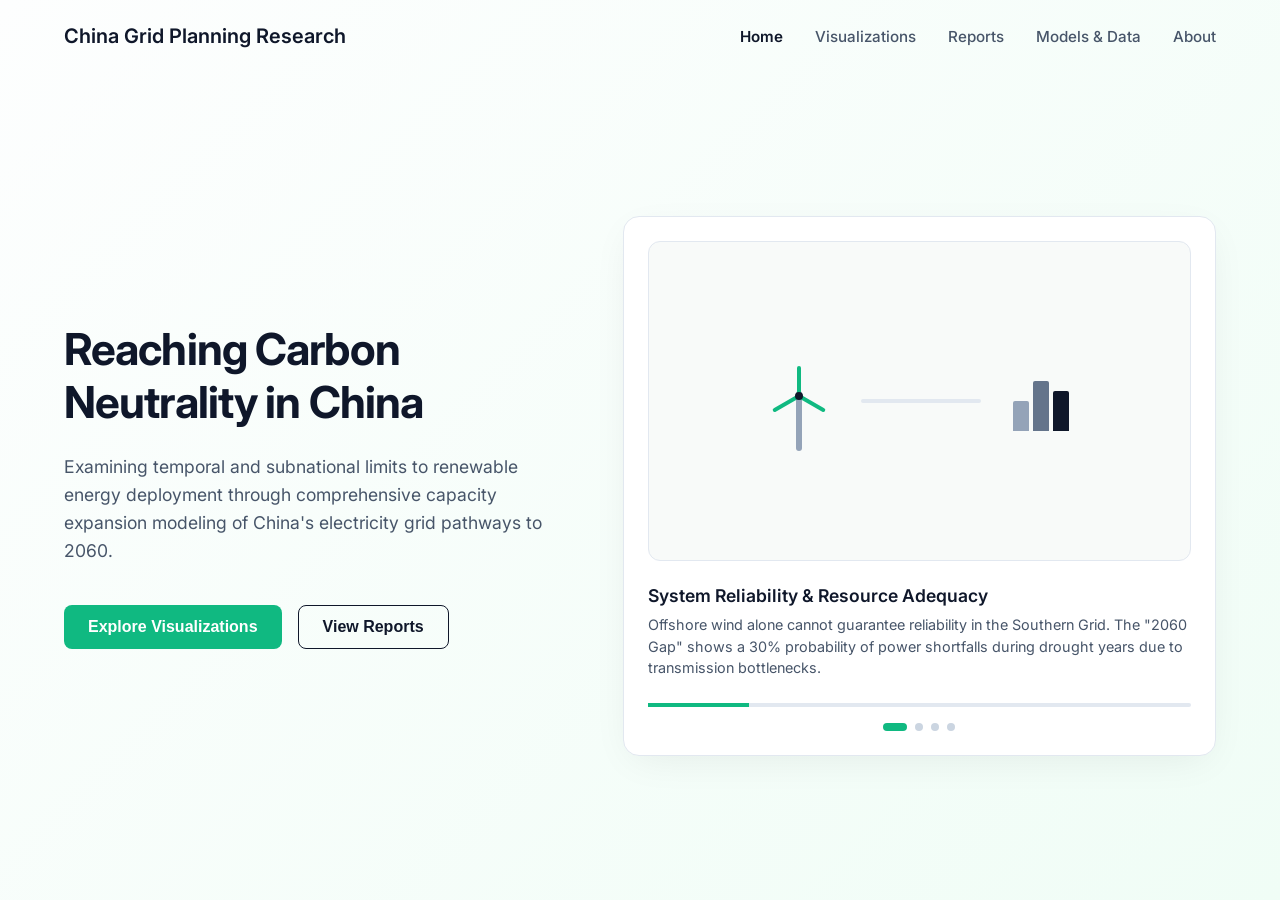
==== index.html @ d3236933 "Add files via upload" ====
<!DOCTYPE html>
<html lang="en">

<head>
    <meta charset="UTF-8">
    <meta name="viewport" content="width=device-width, initial-scale=1.0">
    <title>China Grid Planning Research</title>
    <link rel="preconnect" href="https://fonts.googleapis.com">
    <link rel="preconnect" href="https://fonts.gstatic.com" crossorigin>
    <link href="https://fonts.googleapis.com/css2?family=Inter:wght@400;500;600;700&display=swap" rel="stylesheet">
    <link rel="stylesheet" href="styles.css">
</head>

<body>
    <header class="navbar">
        <div class="logo">China Grid Planning Research</div>
        <nav>
            <a href="#" class="active">Home</a>
            <a href="#">Visualizations</a>
            <a href="#">Reports</a>
            <a href="#">Models & Data</a>
            <a href="#">About</a>
        </nav>
    </header>

    <main class="hero">
        <div class="hero-content">
            <h1>Reaching Carbon Neutrality in China</h1>
            <p>Examining temporal and subnational limits to renewable energy deployment through comprehensive capacity
                expansion modeling of China's electricity grid pathways to 2060.</p>
            <div class="hero-buttons">
                <button class="btn-primary">Explore Visualizations</button>
                <button class="btn-secondary">View Reports</button>
            </div>
        </div>

        <div class="hero-visualization">
            <div class="viz-card">
                <div class="viz-carousel">

                    <!-- Scene 1: Reliability -->
                    <div class="viz-scene active" id="scene-0">
                        <div class="scene-layout s1-layout">
                            <!-- Wind Turbine Abstract -->
                            <div class="turbine">
                                <div class="turbine-base"></div>
                                <div class="blades-container">
                                    <div class="blade b-1"></div>
                                    <div class="blade b-2"></div>
                                    <div class="blade b-3"></div>
                                    <div class="hub"></div>
                                </div>
                            </div>
                            <!-- Power Flow with Interruption -->
                            <div class="power-line">
                                <div class="energy-packet e-1"></div>
                                <div class="energy-packet e-2 warning-packet"></div>
                                <div class="energy-packet e-3"></div>
                            </div>
                            <!-- City Node & Downfall -->
                            <div class="city-node">
                                <div class="building"></div>
                                <div class="building tall"></div>
                                <div class="building dark"></div>
                                <div class="alert-beacon"></div>
                            </div>
                        </div>
                    </div>

                    <!-- Scene 2: Targets -->
                    <div class="viz-scene" id="scene-1">
                        <div class="scene-layout s2-layout">
                            <!-- Massive Chart Growth -->
                            <div class="bar-group">
                                <div class="bar-track">
                                    <div class="bar-fill old-target"></div>
                                </div>
                                <div class="bar-track highlight">
                                    <div class="bar-fill new-target"></div>
                                </div>
                            </div>
                            <!-- Shift to generation share pie -->
                            <div class="pie-container">
                                <svg viewBox="0 0 36 36" class="circular-chart">
                                    <path class="circle-bg"
                                        d="M18 2.0845a 15.9155 15.9155 0 0 1 0 31.831a 15.9155 15.9155 0 0 1 0 -31.831" />
                                    <path class="circle-fill" stroke-dasharray="56, 100"
                                        d="M18 2.0845a 15.9155 15.9155 0 0 1 0 31.831a 15.9155 15.9155 0 0 1 0 -31.831" />
                                </svg>
                                <div class="pie-center"></div>
                            </div>
                        </div>
                    </div>

                    <!-- Scene 3: Temporal Bottleneck -->
                    <div class="viz-scene" id="scene-2">
                        <div class="scene-layout s3-layout">
                            <!-- Pressure Timeline -->
                            <div class="timeline-nodes">
                                <div class="t-node past"></div>
                                <div class="t-node past"></div>
                                <div class="t-node past"></div>
                                <div class="t-node critical">
                                    <div class="pressure-pulse p1"></div>
                                    <div class="pressure-pulse p2"></div>
                                </div>
                            </div>
                            <!-- Abstract Clock/Hourglass constraint -->
                            <div class="hourglass-abstract">
                                <div class="glass-top">
                                    <div class="sand-draining"></div>
                                </div>
                                <div class="glass-neck"></div>
                                <div class="glass-bottom">
                                    <div class="sand-filling"></div>
                                </div>
                            </div>
                        </div>
                    </div>

                    <!-- Scene 4: Geographic Constraints -->
                    <div class="viz-scene" id="scene-3">
                        <div class="scene-layout s4-layout">
                            <!-- Central Hub -->
                            <div class="load-hub">
                                <div class="hub-core"></div>
                                <div class="hub-radius r-1"></div>
                                <div class="hub-radius r-2"></div>
                            </div>
                            <!-- Distributed Solar Explosion -->
                            <div class="solar-swarm" id="solar-swarm">
                                <!-- Populated dynamically by app.js -->
                            </div>
                        </div>
                    </div>

                </div>

                <div class="viz-caption">
                    <h3 id="caption-title">System Reliability & Resource Adequacy</h3>
                    <p id="caption-desc">Offshore wind alone cannot guarantee reliability in the Southern Grid. The
                        "2060 Gap" shows a 30% probability of power shortfalls during high-stress drought years due to
                        internal transmission bottlenecks.</p>
                </div>

                <div class="viz-controls">
                    <div class="progress-track">
                        <div class="progress-fill" id="progress-fill"></div>
                    </div>
                    <div class="dots">
                        <button class="viz-dot active" data-index="0" aria-label="Slide 1"></button>
                        <button class="viz-dot" data-index="1" aria-label="Slide 2"></button>
                        <button class="viz-dot" data-index="2" aria-label="Slide 3"></button>
                        <button class="viz-dot" data-index="3" aria-label="Slide 4"></button>
                    </div>
                </div>
            </div>
        </div>
    </main>

    <script src="app.js"></script>
</body>

</html>
---- styles.css ----
:root {
    --primary-teal: #10b981;
    --primary-hover: #059669;
    --navy-text: #0f172a;
    --gray-text: #475569;
    --bg-gradient: linear-gradient(135deg, #fdfefe 0%, #f0fdf6 100%);
    --card-bg: #ffffff;
    --card-inner: #f8faf9;
    --shadow-soft: 0 10px 40px -10px rgba(0, 0, 0, 0.08);
    --border-subtle: #e2e8f0;
}

* {
    box-sizing: border-box;
    margin: 0;
    padding: 0;
}

body {
    font-family: 'Inter', sans-serif;
    background: var(--bg-gradient);
    color: var(--navy-text);
    min-height: 100vh;
    display: flex;
    flex-direction: column;
}

/* Navbar & Typography (unchanged layout flow) */
.navbar {
    display: flex;
    justify-content: space-between;
    align-items: center;
    padding: 1.5rem 4rem;
}

.navbar .logo {
    font-size: 1.25rem;
    font-weight: 600;
}

.navbar nav {
    display: flex;
    gap: 2rem;
}

.navbar nav a {
    text-decoration: none;
    color: var(--gray-text);
    font-size: 0.95rem;
    font-weight: 500;
}

.navbar nav a.active {
    color: var(--navy-text);
    font-weight: 600;
}

.hero {
    display: flex;
    flex: 1;
    padding: 4rem;
    gap: 4rem;
    align-items: center;
    max-width: 1400px;
    margin: 0 auto;
}

.hero-content {
    flex: 1;
    max-width: 500px;
}

.hero-content h1 {
    font-size: 2.75rem;
    font-weight: 700;
    margin-bottom: 1.5rem;
    line-height: 1.2;
    letter-spacing: -0.02em;
}

.hero-content p {
    font-size: 1.1rem;
    line-height: 1.6;
    color: var(--gray-text);
    margin-bottom: 2.5rem;
}

.hero-buttons {
    display: flex;
    gap: 1rem;
}

button {
    padding: 0.75rem 1.5rem;
    border-radius: 8px;
    font-weight: 600;
    cursor: pointer;
    transition: all 0.2s ease;
    font-size: 1rem;
    border: none;
}

.btn-primary {
    background: var(--primary-teal);
    color: white;
}

.btn-primary:hover {
    background: var(--primary-hover);
    transform: translateY(-1px);
    box-shadow: 0 4px 12px rgba(16, 185, 129, 0.3);
}

.btn-secondary {
    background: transparent;
    color: var(--navy-text);
    border: 1.5px solid var(--navy-text);
}

/* Visualization Section */
.hero-visualization {
    flex: 1.2;
    display: flex;
    justify-content: center;
}

.viz-card {
    background: var(--card-bg);
    border-radius: 16px;
    padding: 1.5rem;
    box-shadow: var(--shadow-soft);
    width: 100%;
    max-width: 650px;
    display: flex;
    flex-direction: column;
    gap: 1.5rem;
    border: 1px solid var(--border-subtle);
}

.viz-carousel {
    background: var(--card-inner);
    border-radius: 12px;
    height: 320px;
    position: relative;
    overflow: hidden;
    border: 1px solid var(--border-subtle);
}

.viz-caption h3 {
    font-size: 1.1rem;
    font-weight: 600;
    margin-bottom: 0.5rem;
}

.viz-caption p {
    font-size: 0.9rem;
    color: var(--gray-text);
    line-height: 1.5;
    min-height: 60px;
}

.viz-controls {
    display: flex;
    flex-direction: column;
    gap: 1rem;
}

.progress-track {
    height: 4px;
    background: #e2e8f0;
    border-radius: 2px;
}

.progress-fill {
    height: 100%;
    background: var(--primary-teal);
    width: 0%;
    transition: width 0.1s linear;
}

.dots {
    display: flex;
    gap: 0.5rem;
    justify-content: center;
}

.viz-dot {
    width: 8px;
    height: 8px;
    border-radius: 50%;
    border: none;
    background: #cbd5e1;
    transition: all 0.3s;
    padding: 0;
}

.viz-dot.active {
    width: 24px;
    border-radius: 4px;
    background: var(--primary-teal);
}

/* ========================================= */
/* Modern Abstract Scene Designs             */
/* ========================================= */
.viz-scene {
    position: absolute;
    top: 0;
    left: 0;
    right: 0;
    bottom: 0;
    display: flex;
    align-items: center;
    justify-content: center;
}

.scene-layout {
    width: 100%;
    height: 100%;
    display: flex;
    align-items: center;
    justify-content: center;
    opacity: 0;
    transform: scale(0.95);
    transition: all 0.5s cubic-bezier(0.16, 1, 0.3, 1);
}

.viz-scene.active .scene-layout {
    opacity: 1;
    transform: scale(1);
}

/* --- Scene 1: Reliability --- */
.s1-layout {
    gap: 2rem;
}

.turbine {
    position: relative;
    width: 60px;
    height: 100px;
    display: flex;
    flex-direction: column;
    align-items: center;
    justify-content: flex-end;
}

.turbine-base {
    width: 6px;
    height: 60px;
    background: #94a3b8;
    border-radius: 3px;
}

.blades-container {
    position: absolute;
    top: 15px;
    width: 60px;
    height: 60px;
}

.viz-scene.active .blades-container {
    animation: spinBlades 4s linear infinite;
}

.blade {
    position: absolute;
    top: 0;
    left: 28px;
    width: 4px;
    height: 30px;
    background: var(--primary-teal);
    border-radius: 2px;
    transform-origin: center bottom;
}

.b-1 {
    transform: rotate(0deg);
}

.b-2 {
    transform: rotate(120deg);
}

.b-3 {
    transform: rotate(240deg);
}

.hub {
    position: absolute;
    top: 26px;
    left: 26px;
    width: 8px;
    height: 8px;
    background: var(--navy-text);
    border-radius: 50%;
}

@keyframes spinBlades {
    100% {
        transform: rotate(360deg);
    }
}

.power-line {
    width: 120px;
    height: 4px;
    background: #e2e8f0;
    position: relative;
    border-radius: 2px;
    overflow: hidden;
}

.energy-packet {
    position: absolute;
    top: 0;
    left: -20px;
    width: 20px;
    height: 100%;
    background: var(--primary-teal);
    border-radius: 2px;
}

.viz-scene.active .e-1 {
    animation: flow 2s linear infinite;
}

.viz-scene.active .e-2 {
    animation: flow 2s linear infinite 0.6s;
    background: #ef4444;
}

/* Represents shortfall/risk */
.viz-scene.active .e-3 {
    animation: flow 2s linear infinite 1.2s;
}

@keyframes flow {
    100% {
        left: 100%;
    }
}

.city-node {
    position: relative;
    display: flex;
    align-items: flex-end;
    gap: 4px;
    height: 60px;
}

.building {
    width: 16px;
    height: 30px;
    background: #94a3b8;
    border-radius: 2px 2px 0 0;
}

.building.tall {
    height: 50px;
    background: #64748b;
}

.building.dark {
    height: 40px;
    background: var(--navy-text);
}

.alert-beacon {
    position: absolute;
    top: -15px;
    left: 50%;
    transform: translateX(-50%);
    width: 12px;
    height: 12px;
    background: #ef4444;
    border-radius: 50%;
    box-shadow: 0 0 10px #ef4444;
    opacity: 0;
}

.viz-scene.active .alert-beacon {
    animation: flashBeacon 1s ease-in-out infinite alternate;
}

@keyframes flashBeacon {
    to {
        opacity: 1;
        transform: translateX(-50%) scale(1.5);
    }
}

/* --- Scene 2: Targets --- */
.s2-layout {
    gap: 4rem;
}

.bar-group {
    display: flex;
    align-items: flex-end;
    gap: 1rem;
    height: 120px;
}

.bar-track {
    width: 30px;
    height: 100%;
    background: #e2e8f0;
    border-radius: 4px;
    position: relative;
    overflow: hidden;
    display: flex;
    align-items: flex-end;
}

.bar-fill {
    width: 100%;
    background: #94a3b8;
    border-radius: 4px;
    transition: height 1s cubic-bezier(0, 0.55, 0.45, 1);
    height: 0;
}

.viz-scene.active .old-target {
    height: 40%;
}

.viz-scene.active .highlight .new-target {
    background: var(--primary-teal);
    height: 95%;
    animation: targetSurge 1.5s forwards;
}

@keyframes targetSurge {
    0% {
        height: 40%;
    }

    100% {
        height: 95%;
    }
}

.pie-container {
    position: relative;
    width: 100px;
    height: 100px;
    display: flex;
    align-items: center;
    justify-content: center;
}

.circular-chart {
    display: block;
    margin: 0 auto;
    max-width: 100%;
    max-height: 250px;
}

.circle-bg {
    fill: none;
    stroke: #e2e8f0;
    stroke-width: 3.8;
}

.circle-fill {
    fill: none;
    stroke: var(--primary-teal);
    stroke-width: 3.8;
    stroke-linecap: round;
    stroke-dasharray: 0, 100;
    transition: stroke-dasharray 1.5s ease;
}

.viz-scene.active .circle-fill {
    stroke-dasharray: 56, 100;
}

.pie-center {
    position: absolute;
    width: 60px;
    height: 60px;
    background: var(--card-bg);
    border-radius: 50%;
    box-shadow: inset 0 2px 4px rgba(0, 0, 0, 0.05);
}

/* --- Scene 3: Temporal Bottleneck --- */
.s3-layout {
    flex-direction: column;
    gap: 2rem;
    justify-content: center;
}

.timeline-nodes {
    display: flex;
    align-items: center;
    justify-content: space-between;
    width: 250px;
    position: relative;
}

.timeline-nodes::before {
    content: '';
    position: absolute;
    top: 50%;
    left: 0;
    right: 0;
    height: 4px;
    background: #e2e8f0;
    transform: translateY(-50%);
    z-index: 0;
}

.t-node {
    position: relative;
    z-index: 1;
    width: 16px;
    height: 16px;
    border-radius: 50%;
    background: #94a3b8;
    border: 3px solid #fff;
}

.t-node.critical {
    background: #ef4444;
    transform: scale(1.2);
}

.pressure-pulse {
    position: absolute;
    top: -10px;
    left: -10px;
    right: -10px;
    bottom: -10px;
    border-radius: 50%;
    border: 2px solid #ef4444;
    opacity: 0;
}

.viz-scene.active .p1 {
    animation: pulseOut 1.5s infinite;
}

.viz-scene.active .p2 {
    animation: pulseOut 1.5s infinite 0.75s;
}

@keyframes pulseOut {
    0% {
        transform: scale(0.5);
        opacity: 1;
    }

    100% {
        transform: scale(2);
        opacity: 0;
    }
}

.hourglass-abstract {
    width: 40px;
    height: 60px;
    display: flex;
    flex-direction: column;
    align-items: center;
    justify-content: space-between;
}

.viz-scene.active .hourglass-abstract {
    animation: rotateGlass 4s ease-in-out infinite;
}

.glass-top,
.glass-bottom {
    width: 40px;
    height: 26px;
    border: 3px solid var(--navy-text);
    border-radius: 4px;
    position: relative;
    overflow: hidden;
}

.glass-neck {
    width: 6px;
    height: 8px;
    background: var(--navy-text);
}

.sand-draining {
    position: absolute;
    bottom: 0;
    width: 100%;
    height: 100%;
    background: var(--primary-teal);
}

.sand-filling {
    position: absolute;
    bottom: 0;
    width: 100%;
    height: 0%;
    background: var(--primary-teal);
}

.viz-scene.active .sand-draining {
    animation: drain 2s linear infinite;
}

.viz-scene.active .sand-filling {
    animation: fillUp 2s linear infinite;
}

@keyframes drain {
    100% {
        height: 0%;
    }
}

@keyframes fillUp {
    100% {
        height: 100%;
    }
}

@keyframes rotateGlass {

    0%,
    45% {
        transform: rotate(0deg);
    }

    50%,
    95% {
        transform: rotate(180deg);
    }

    100% {
        transform: rotate(360deg);
    }
}

/* --- Scene 4: Geographic Constraints --- */
.s4-layout {
    position: relative;
    width: 100%;
    height: 100%;
    overflow: hidden;
}

.load-hub {
    position: absolute;
    top: 50%;
    left: 50%;
    transform: translate(-50%, -50%);
    display: flex;
    align-items: center;
    justify-content: center;
    z-index: 10;
}

.hub-core {
    width: 24px;
    height: 24px;
    background: var(--navy-text);
    border-radius: 50%;
    box-shadow: 0 0 15px rgba(15, 23, 42, 0.4);
}

.hub-radius {
    position: absolute;
    border: 2px dashed #94a3b8;
    border-radius: 50%;
    opacity: 0;
}

.viz-scene.active .r-1 {
    animation: radiusExpand 3s infinite;
}

.viz-scene.active .r-2 {
    animation: radiusExpand 3s infinite 1.5s;
}

@keyframes radiusExpand {
    0% {
        width: 20px;
        height: 20px;
        opacity: 1;
    }

    100% {
        width: 200px;
        height: 200px;
        opacity: 0;
    }
}

.solar-swarm {
    position: absolute;
    top: 0;
    left: 0;
    width: 100%;
    height: 100%;
    pointer-events: none;
}

.swarm-dot {
    position: absolute;
    width: 8px;
    height: 8px;
    background: var(--primary-teal);
    border-radius: 2px;
    transform: scale(0);
    opacity: 0;
}

.viz-scene.active .swarm-dot {
    animation: dotPop 0.4s cubic-bezier(0.34, 1.56, 0.64, 1) forwards;
}

@keyframes dotPop {
    100% {
        transform: scale(1);
        opacity: 0.8;
    }
}

/* Responsive */
@media (max-width: 1024px) {
    .hero {
        flex-direction: column;
        padding: 2rem;
    }

    .hero-content,
    .viz-card {
        max-width: 100%;
    }
}
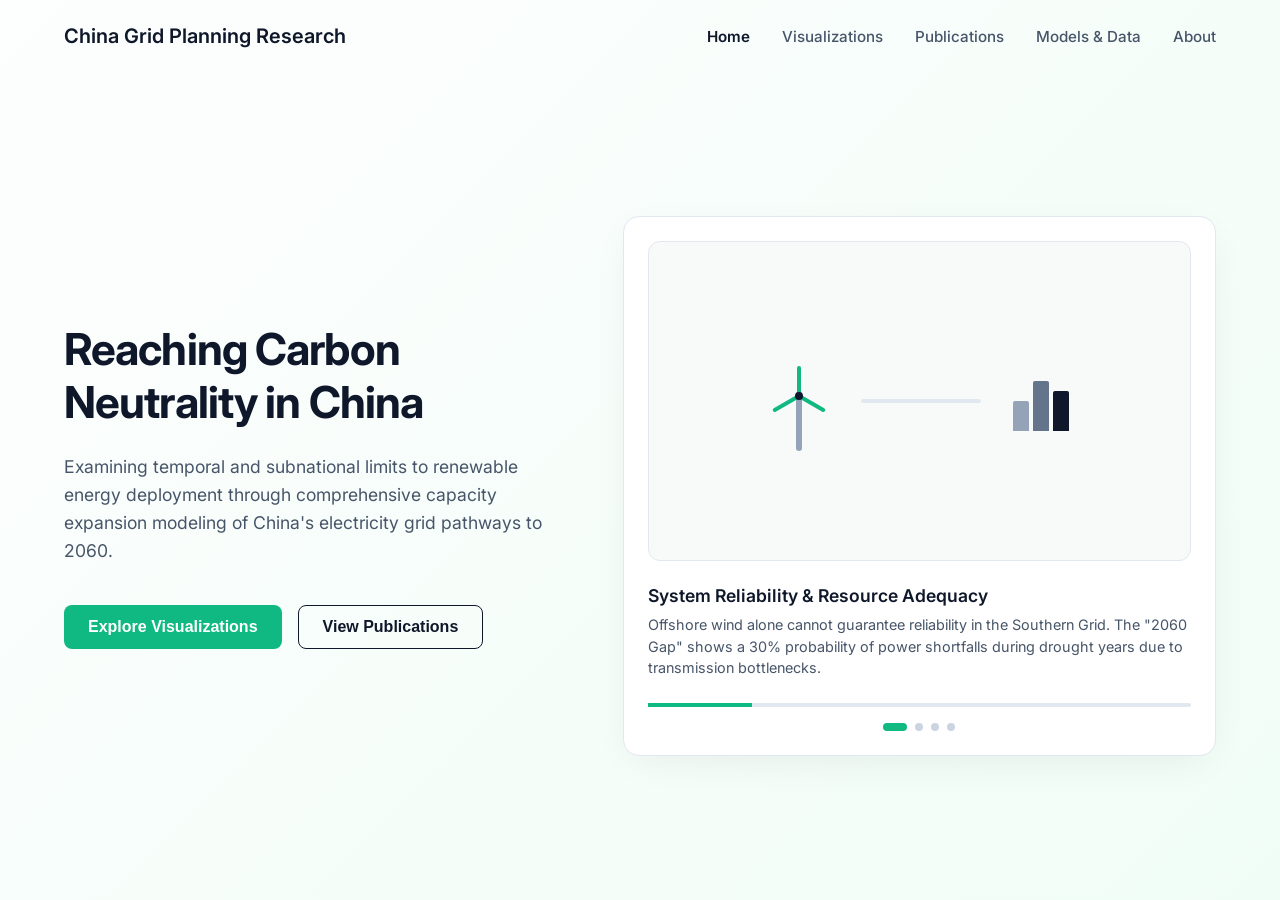
==== commit 65fdf388: "Add files via upload" ====
--- a/index.html
+++ b/index.html
@@ -17,7 +17,7 @@
         <nav>
             <a href="#" class="active">Home</a>
             <a href="#">Visualizations</a>
-            <a href="#">Reports</a>
+            <a href="#">Publications</a>
             <a href="#">Models & Data</a>
             <a href="#">About</a>
         </nav>
@@ -30,7 +30,7 @@
                 expansion modeling of China's electricity grid pathways to 2060.</p>
             <div class="hero-buttons">
                 <button class="btn-primary">Explore Visualizations</button>
-                <button class="btn-secondary">View Reports</button>
+                <button class="btn-secondary">View Publications</button>
             </div>
         </div>
 
@@ -121,15 +121,21 @@
                     <!-- Scene 4: Geographic Constraints -->
                     <div class="viz-scene" id="scene-3">
                         <div class="scene-layout s4-layout">
-                            <!-- Central Hub -->
-                            <div class="load-hub">
-                                <div class="hub-core"></div>
-                                <div class="hub-radius r-1"></div>
-                                <div class="hub-radius r-2"></div>
-                            </div>
-                            <!-- Distributed Solar Explosion -->
-                            <div class="solar-swarm" id="solar-swarm">
-                                <!-- Populated dynamically by app.js -->
+                            <div class="s4-map-container">
+                                <!-- Central Hub -->
+                                <div class="load-hub">
+                                    <div class="hub-core"></div>
+                                    <div class="hub-radius r-1"></div>
+                                    <div class="hub-radius r-2"></div>
+                                </div>
+                                <!-- China Map Outline Mask -->
+                                <svg class="china-map-outline" viewBox="0 0 400 300" preserveAspectRatio="none">
+                                    <path class="china-map-path" d="M 235.1 250.6 L 230.1 253.5 L 225.3 251.6 L 225.1 246.6 L 228.0 243.9 L 234.4 242.3 L 237.8 242.4 L 239.1 244.7 L 236.5 247.2 L 235.1 250.6 Z Z M 336.8 68.2 L 347.0 70.1 L 353.9 74.3 L 356.3 79.8 L 365.2 79.8 L 370.3 77.5 L 380.0 75.8 L 376.9 81.1 L 374.6 83.2 L 372.6 89.6 L 368.7 95.3 L 361.6 94.3 L 356.5 96.4 L 358.1 101.4 L 357.2 108.3 L 354.2 108.5 L 354.3 111.5 L 350.5 108.0 L 348.1 111.3 L 339.1 113.8 L 340.0 116.9 L 334.9 116.7 L 332.1 114.9 L 328.1 119.0 L 321.6 122.2 L 316.9 125.9 L 308.7 127.6 L 304.3 130.4 L 298.0 132.0 L 301.1 129.3 L 299.9 127.0 L 304.6 123.0 L 301.5 120.0 L 296.3 122.0 L 289.7 126.1 L 286.1 129.9 L 280.3 130.2 L 277.3 132.9 L 280.4 136.9 L 285.2 137.9 L 285.4 140.5 L 290.1 142.2 L 296.7 138.0 L 301.9 140.3 L 305.7 140.5 L 306.6 143.5 L 298.3 145.2 L 295.6 148.3 L 289.9 151.3 L 286.8 155.4 L 293.2 158.6 L 295.5 164.4 L 299.0 169.8 L 303.0 174.3 L 302.9 178.6 L 299.2 180.2 L 300.6 183.4 L 304.1 185.2 L 303.2 190.0 L 301.7 194.6 L 298.4 195.1 L 294.1 201.5 L 289.4 209.2 L 283.9 216.2 L 275.9 221.6 L 267.7 226.5 L 261.1 227.2 L 257.5 229.8 L 255.5 227.9 L 252.2 230.8 L 244.0 233.8 L 237.8 234.7 L 235.8 240.9 L 232.5 241.2 L 231.0 237.0 L 232.4 234.7 L 224.5 232.8 L 221.7 233.8 L 215.8 232.2 L 213.0 229.9 L 213.9 226.5 L 208.6 225.4 L 205.7 223.2 L 200.7 226.3 L 195.0 227.0 L 190.4 227.0 L 187.2 228.4 L 184.2 229.3 L 185.1 236.0 L 181.9 235.8 L 181.4 234.4 L 181.2 232.0 L 176.9 233.7 L 174.4 232.7 L 170.0 230.4 L 171.7 225.6 L 168.0 224.4 L 166.6 219.0 L 160.4 220.0 L 161.1 213.0 L 166.7 208.1 L 166.9 203.3 L 166.7 198.8 L 164.2 197.4 L 162.2 194.0 L 158.8 194.4 L 152.5 193.5 L 154.4 191.1 L 151.7 187.4 L 147.5 189.9 L 142.6 188.4 L 135.8 192.2 L 130.5 196.5 L 125.7 197.3 L 123.2 195.7 L 120.1 195.6 L 115.9 194.2 L 112.7 195.7 L 108.8 200.0 L 108.3 195.4 L 104.8 196.7 L 97.9 196.1 L 91.3 194.7 L 86.5 192.2 L 82.0 191.0 L 80.0 188.2 L 76.7 187.3 L 70.8 183.5 L 66.1 181.7 L 63.6 183.1 L 55.5 179.0 L 49.7 175.3 L 48.1 168.8 L 52.3 169.6 L 52.5 166.6 L 50.1 163.6 L 50.7 158.8 L 44.4 152.0 L 34.8 149.6 L 33.0 145.1 L 28.7 142.3 L 27.7 140.7 L 26.8 137.3 L 27.0 135.0 L 23.4 133.7 L 21.5 134.3 L 20.0 128.9 L 21.7 127.5 L 20.9 126.1 L 26.5 123.4 L 30.5 122.2 L 36.7 123.0 L 38.9 119.3 L 46.5 118.6 L 48.6 116.2 L 57.8 113.1 L 58.6 111.7 L 58.2 108.4 L 62.2 106.9 L 56.9 96.7 L 68.5 94.3 L 71.5 93.0 L 75.8 82.5 L 87.4 84.4 L 90.7 81.8 L 91.0 75.9 L 95.8 75.4 L 100.3 71.4 L 102.6 71.0 L 104.1 75.1 L 109.1 78.2 L 117.4 80.4 L 121.5 85.1 L 119.2 92.0 L 121.3 94.5 L 128.3 95.5 L 136.2 96.3 L 143.3 100.0 L 146.9 100.6 L 149.6 106.0 L 153.0 109.5 L 159.5 109.4 L 171.6 110.7 L 179.4 109.9 L 185.2 110.8 L 193.9 114.3 L 201.0 114.3 L 203.6 116.1 L 210.4 113.0 L 219.9 111.0 L 228.7 110.7 L 235.6 108.7 L 239.8 105.5 L 243.9 103.6 L 242.9 101.6 L 241.1 99.4 L 244.1 95.6 L 247.4 96.1 L 253.5 97.3 L 259.3 94.2 L 268.3 91.9 L 272.6 88.0 L 276.7 86.4 L 285.2 85.6 L 289.9 86.2 L 290.5 84.2 L 285.2 80.1 L 280.5 78.2 L 276.0 80.4 L 270.2 79.4 L 266.8 80.2 L 265.3 77.8 L 269.5 71.9 L 272.3 67.5 L 279.4 69.7 L 287.7 66.0 L 287.6 63.4 L 292.9 57.2 L 296.2 55.3 L 296.1 52.1 L 292.9 50.7 L 297.7 47.8 L 305.0 46.7 L 312.8 46.5 L 321.6 48.3 L 326.7 50.5 L 330.3 56.4 L 332.5 58.9 L 334.6 62.5 L 336.8 68.2 Z Z" />
+                                </svg>
+                                <!-- Distributed Solar Explosion -->
+                                <div class="solar-swarm" id="solar-swarm">
+                                    <!-- Populated dynamically by app.js -->
+                                </div>
                             </div>
                         </div>
                     </div>
--- a/styles.css
+++ b/styles.css
@@ -646,6 +646,48 @@
     width: 100%;
     height: 100%;
     overflow: hidden;
+    display: flex;
+    align-items: center;
+    justify-content: center;
+}
+
+.s4-map-container {
+    position: relative;
+    width: 100%;
+    max-width: 400px;
+    height: auto;
+    aspect-ratio: 4 / 3;
+    /* Fallback if aspect-ratio not supported in very old browsers, but Inter and CSS vars are modern enough */
+}
+
+.china-map-outline {
+    position: absolute;
+    top: 0;
+    left: 0;
+    width: 100%;
+    height: 100%;
+    pointer-events: none;
+    z-index: 1; /* Below hub and particles */
+}
+
+.china-map-path {
+    fill: none;
+    stroke: #e2e8f0;
+    stroke-width: 2;
+    stroke-dasharray: 6 6;
+    opacity: 0;
+    transition: opacity 1s ease;
+}
+
+.viz-scene.active .china-map-path {
+    opacity: 1;
+    animation: dashMap 20s linear infinite;
+}
+
+@keyframes dashMap {
+    to {
+        stroke-dashoffset: 100;
+    }
 }
 
 .load-hub {
@@ -707,12 +749,14 @@
 
 .swarm-dot {
     position: absolute;
-    width: 8px;
-    height: 8px;
+    width: 6px;
+    height: 6px;
     background: var(--primary-teal);
     border-radius: 2px;
     transform: scale(0);
     opacity: 0;
+    box-shadow: 0 0 4px rgba(16, 185, 129, 0.4);
+    transition: transform 0.1s linear, top 0.1s linear, left 0.1s linear;
 }
 
 .viz-scene.active .swarm-dot {
@@ -730,11 +774,58 @@
 @media (max-width: 1024px) {
     .hero {
         flex-direction: column;
-        padding: 2rem;
+        padding: 3rem 2rem;
+        gap: 2rem;
     }
 
     .hero-content,
     .viz-card {
         max-width: 100%;
     }
+}
+
+@media (max-width: 768px) {
+    .navbar {
+        flex-direction: column;
+        padding: 1.5rem;
+        gap: 1rem;
+    }
+    
+    .navbar nav {
+        flex-wrap: wrap;
+        justify-content: center;
+        gap: 1rem;
+    }
+
+    .hero {
+        padding: 2rem 1.5rem;
+    }
+
+    .hero-content h1 {
+        font-size: 2rem;
+    }
+    
+    .hero-content p {
+        font-size: 1rem;
+    }
+
+    .hero-buttons {
+        flex-direction: column;
+    }
+    
+    .btn-primary, .btn-secondary {
+        width: 100%;
+    }
+
+    .viz-carousel {
+        height: 280px;
+    }
+    
+    .viz-card {
+        padding: 1rem;
+    }
+    
+    .s4-map-container {
+        max-width: 320px;
+    }
 }
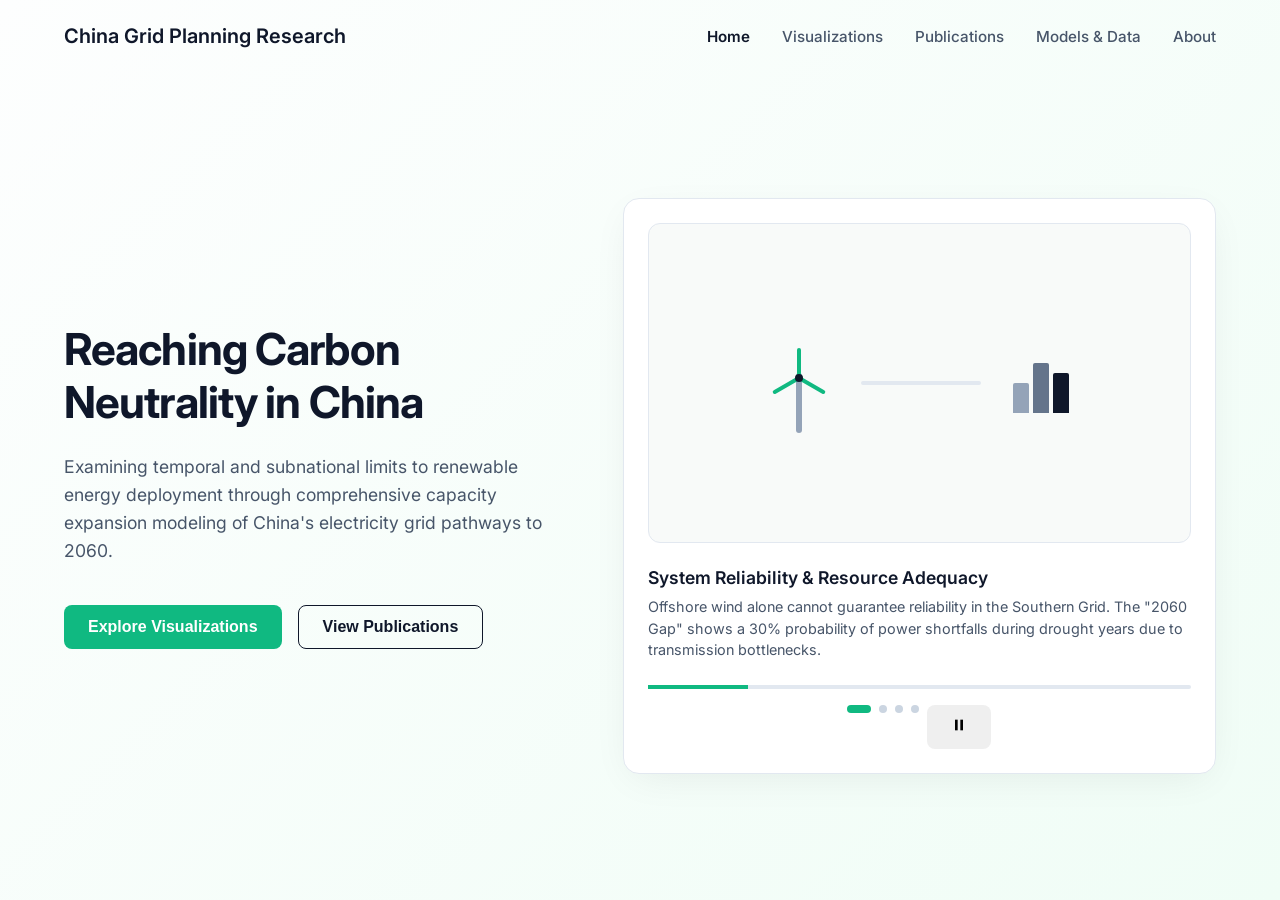
==== commit b1c37a5c: "Update fmt.Println message from 'Hello' to 'Goodbye'" ====
--- a/index.html
+++ b/index.html
@@ -128,10 +128,29 @@
                                     <div class="hub-radius r-1"></div>
                                     <div class="hub-radius r-2"></div>
                                 </div>
-                                <!-- China Map Outline Mask -->
+                                                                <!-- China Map Outline Mask -->
                                 <svg class="china-map-outline" viewBox="0 0 400 300" preserveAspectRatio="none">
-                                    <path class="china-map-path" d="M 235.1 250.6 L 230.1 253.5 L 225.3 251.6 L 225.1 246.6 L 228.0 243.9 L 234.4 242.3 L 237.8 242.4 L 239.1 244.7 L 236.5 247.2 L 235.1 250.6 Z Z M 336.8 68.2 L 347.0 70.1 L 353.9 74.3 L 356.3 79.8 L 365.2 79.8 L 370.3 77.5 L 380.0 75.8 L 376.9 81.1 L 374.6 83.2 L 372.6 89.6 L 368.7 95.3 L 361.6 94.3 L 356.5 96.4 L 358.1 101.4 L 357.2 108.3 L 354.2 108.5 L 354.3 111.5 L 350.5 108.0 L 348.1 111.3 L 339.1 113.8 L 340.0 116.9 L 334.9 116.7 L 332.1 114.9 L 328.1 119.0 L 321.6 122.2 L 316.9 125.9 L 308.7 127.6 L 304.3 130.4 L 298.0 132.0 L 301.1 129.3 L 299.9 127.0 L 304.6 123.0 L 301.5 120.0 L 296.3 122.0 L 289.7 126.1 L 286.1 129.9 L 280.3 130.2 L 277.3 132.9 L 280.4 136.9 L 285.2 137.9 L 285.4 140.5 L 290.1 142.2 L 296.7 138.0 L 301.9 140.3 L 305.7 140.5 L 306.6 143.5 L 298.3 145.2 L 295.6 148.3 L 289.9 151.3 L 286.8 155.4 L 293.2 158.6 L 295.5 164.4 L 299.0 169.8 L 303.0 174.3 L 302.9 178.6 L 299.2 180.2 L 300.6 183.4 L 304.1 185.2 L 303.2 190.0 L 301.7 194.6 L 298.4 195.1 L 294.1 201.5 L 289.4 209.2 L 283.9 216.2 L 275.9 221.6 L 267.7 226.5 L 261.1 227.2 L 257.5 229.8 L 255.5 227.9 L 252.2 230.8 L 244.0 233.8 L 237.8 234.7 L 235.8 240.9 L 232.5 241.2 L 231.0 237.0 L 232.4 234.7 L 224.5 232.8 L 221.7 233.8 L 215.8 232.2 L 213.0 229.9 L 213.9 226.5 L 208.6 225.4 L 205.7 223.2 L 200.7 226.3 L 195.0 227.0 L 190.4 227.0 L 187.2 228.4 L 184.2 229.3 L 185.1 236.0 L 181.9 235.8 L 181.4 234.4 L 181.2 232.0 L 176.9 233.7 L 174.4 232.7 L 170.0 230.4 L 171.7 225.6 L 168.0 224.4 L 166.6 219.0 L 160.4 220.0 L 161.1 213.0 L 166.7 208.1 L 166.9 203.3 L 166.7 198.8 L 164.2 197.4 L 162.2 194.0 L 158.8 194.4 L 152.5 193.5 L 154.4 191.1 L 151.7 187.4 L 147.5 189.9 L 142.6 188.4 L 135.8 192.2 L 130.5 196.5 L 125.7 197.3 L 123.2 195.7 L 120.1 195.6 L 115.9 194.2 L 112.7 195.7 L 108.8 200.0 L 108.3 195.4 L 104.8 196.7 L 97.9 196.1 L 91.3 194.7 L 86.5 192.2 L 82.0 191.0 L 80.0 188.2 L 76.7 187.3 L 70.8 183.5 L 66.1 181.7 L 63.6 183.1 L 55.5 179.0 L 49.7 175.3 L 48.1 168.8 L 52.3 169.6 L 52.5 166.6 L 50.1 163.6 L 50.7 158.8 L 44.4 152.0 L 34.8 149.6 L 33.0 145.1 L 28.7 142.3 L 27.7 140.7 L 26.8 137.3 L 27.0 135.0 L 23.4 133.7 L 21.5 134.3 L 20.0 128.9 L 21.7 127.5 L 20.9 126.1 L 26.5 123.4 L 30.5 122.2 L 36.7 123.0 L 38.9 119.3 L 46.5 118.6 L 48.6 116.2 L 57.8 113.1 L 58.6 111.7 L 58.2 108.4 L 62.2 106.9 L 56.9 96.7 L 68.5 94.3 L 71.5 93.0 L 75.8 82.5 L 87.4 84.4 L 90.7 81.8 L 91.0 75.9 L 95.8 75.4 L 100.3 71.4 L 102.6 71.0 L 104.1 75.1 L 109.1 78.2 L 117.4 80.4 L 121.5 85.1 L 119.2 92.0 L 121.3 94.5 L 128.3 95.5 L 136.2 96.3 L 143.3 100.0 L 146.9 100.6 L 149.6 106.0 L 153.0 109.5 L 159.5 109.4 L 171.6 110.7 L 179.4 109.9 L 185.2 110.8 L 193.9 114.3 L 201.0 114.3 L 203.6 116.1 L 210.4 113.0 L 219.9 111.0 L 228.7 110.7 L 235.6 108.7 L 239.8 105.5 L 243.9 103.6 L 242.9 101.6 L 241.1 99.4 L 244.1 95.6 L 247.4 96.1 L 253.5 97.3 L 259.3 94.2 L 268.3 91.9 L 272.6 88.0 L 276.7 86.4 L 285.2 85.6 L 289.9 86.2 L 290.5 84.2 L 285.2 80.1 L 280.5 78.2 L 276.0 80.4 L 270.2 79.4 L 266.8 80.2 L 265.3 77.8 L 269.5 71.9 L 272.3 67.5 L 279.4 69.7 L 287.7 66.0 L 287.6 63.4 L 292.9 57.2 L 296.2 55.3 L 296.1 52.1 L 292.9 50.7 L 297.7 47.8 L 305.0 46.7 L 312.8 46.5 L 321.6 48.3 L 326.7 50.5 L 330.3 56.4 L 332.5 58.9 L 334.6 62.5 L 336.8 68.2 Z Z" />
+                                    <path class="china-map-path" d="M 148.9 91.4 L 148.9 91.8 L 146.1 93.7 L 146.6 95.2 L 147.8 95.9 L 146.1 98.5 L 141.5 101.1 L 140.9 99.6 L 136.9 102.2 L 133.5 105.6 L 132.4 108.9 L 127.2 109.3 L 124.4 117.8 L 122.7 120.4 L 122.7 122.3 L 122.7 123.0 L 108.4 127.5 L 109.6 129.7 L 111.3 129.0 L 110.7 133.1 L 114.1 136.4 L 115.8 139.4 L 111.8 142.0 L 112.4 143.5 L 114.1 144.2 L 114.1 148.0 L 113.0 148.3 L 107.3 146.5 L 106.7 148.0 L 105.6 148.0 L 102.1 146.1 L 99.3 145.7 L 98.1 144.6 L 90.2 145.0 L 82.7 147.2 L 82.2 149.8 L 78.7 151.3 L 75.3 150.9 L 69.6 153.9 L 62.8 153.5 L 61.1 151.3 L 58.2 150.9 L 55.3 154.3 L 53.1 155.0 L 45.1 153.5 L 43.9 154.6 L 44.5 155.8 L 43.9 155.4 L 41.7 158.7 L 41.1 161.3 L 36.5 161.7 L 35.9 162.8 L 30.8 159.5 L 29.7 155.0 L 29.7 152.8 L 25.7 153.2 L 21.7 151.7 L 20.0 149.8 L 17.7 150.2 L 16.0 148.3 L 16.5 144.6 L 15.4 142.8 L 13.1 142.4 L 12.6 140.5 L 10.3 140.1 L 9.1 140.9 L 8.6 139.8 L 6.8 139.4 L 6.8 138.3 L 9.1 138.3 L 10.8 136.4 L 9.1 135.3 L 9.7 133.8 L 9.1 127.9 L 5.7 126.0 L 4.6 126.0 L 4.0 127.1 L 2.3 126.8 L 1.7 124.5 L 2.3 123.4 L 0.0 120.1 L 2.9 119.0 L 2.9 117.5 L 2.3 116.7 L 3.4 114.5 L 9.1 111.9 L 8.6 110.4 L 11.4 111.2 L 13.7 109.3 L 14.8 112.3 L 18.8 111.5 L 22.3 106.3 L 26.8 106.3 L 30.2 104.5 L 30.2 103.0 L 43.4 97.4 L 43.9 95.5 L 43.4 92.6 L 43.9 90.7 L 45.6 90.3 L 45.1 88.8 L 47.4 87.7 L 45.1 79.6 L 45.1 75.8 L 42.2 74.0 L 42.2 72.9 L 53.6 69.1 L 55.9 70.6 L 58.8 70.6 L 57.1 66.9 L 62.2 53.5 L 66.2 55.4 L 73.0 55.4 L 74.2 56.5 L 78.2 55.0 L 79.3 53.2 L 78.2 46.1 L 79.9 43.5 L 85.0 42.4 L 86.7 40.1 L 86.2 39.0 L 86.7 37.5 L 93.0 37.2 L 93.6 38.7 L 92.4 39.4 L 94.7 40.9 L 94.2 42.0 L 97.6 43.9 L 98.7 45.7 L 101.6 47.2 L 104.4 46.8 L 105.6 48.3 L 107.8 48.3 L 109.6 49.8 L 110.7 53.5 L 113.0 55.8 L 114.1 59.1 L 113.0 61.3 L 114.1 63.9 L 111.8 66.2 L 111.8 68.0 L 113.0 70.6 L 117.5 71.7 L 130.1 72.9 L 138.1 78.1 L 142.1 78.4 L 142.1 80.7 L 143.2 81.8 L 145.5 87.4 L 148.4 90.0 L 148.9 91.4 Z M 35.9 162.8 L 36.5 161.7 L 41.1 161.3 L 41.7 158.7 L 43.9 155.4 L 44.5 155.8 L 43.9 154.6 L 45.1 153.5 L 53.1 155.0 L 55.3 154.3 L 58.2 150.9 L 61.1 151.3 L 62.8 153.5 L 69.6 153.9 L 75.3 150.9 L 78.7 151.3 L 82.2 149.8 L 82.7 147.2 L 90.2 145.0 L 98.1 144.6 L 99.3 145.7 L 102.1 146.1 L 105.6 148.0 L 103.3 148.3 L 103.9 149.4 L 105.6 150.6 L 105.6 153.5 L 103.9 153.9 L 103.9 155.0 L 104.4 158.0 L 106.1 158.4 L 105.6 159.9 L 106.1 162.5 L 105.0 165.4 L 107.8 169.9 L 111.8 172.9 L 116.4 172.9 L 119.8 175.5 L 121.5 175.5 L 122.1 176.2 L 126.7 176.2 L 130.1 178.4 L 131.8 177.7 L 134.1 178.8 L 137.5 177.3 L 140.9 178.8 L 139.8 179.9 L 140.9 179.6 L 141.5 180.7 L 142.1 181.0 L 142.1 182.5 L 142.7 184.0 L 144.9 185.1 L 146.1 184.0 L 147.2 185.9 L 147.8 182.9 L 149.5 184.8 L 151.8 185.1 L 151.2 182.5 L 154.6 181.8 L 155.2 177.7 L 157.5 178.1 L 160.3 179.6 L 162.1 183.6 L 164.9 187.4 L 163.2 189.2 L 165.5 192.9 L 166.6 205.6 L 165.5 206.7 L 165.5 209.3 L 164.3 208.9 L 164.3 207.8 L 163.8 208.6 L 163.2 211.9 L 164.3 213.4 L 163.8 214.5 L 161.5 215.2 L 160.9 213.0 L 160.3 215.2 L 156.3 211.9 L 154.6 215.6 L 155.2 217.1 L 152.9 218.6 L 149.5 215.2 L 144.4 214.1 L 142.1 215.2 L 141.5 216.7 L 134.7 220.1 L 132.4 224.5 L 130.7 225.3 L 121.0 226.0 L 120.4 220.8 L 117.5 220.1 L 117.5 217.1 L 116.4 216.0 L 114.1 217.5 L 111.8 215.6 L 106.1 214.5 L 105.0 214.9 L 101.6 219.7 L 101.6 221.9 L 101.0 223.0 L 99.3 221.2 L 99.9 216.4 L 98.7 215.2 L 95.3 217.1 L 93.6 216.7 L 92.4 217.8 L 88.4 217.8 L 86.2 215.2 L 85.0 215.2 L 84.5 217.1 L 82.2 215.2 L 81.6 217.1 L 79.3 213.4 L 78.7 214.1 L 75.9 213.4 L 75.9 210.8 L 74.2 211.5 L 71.3 210.0 L 70.2 208.9 L 69.6 205.9 L 69.0 205.6 L 65.6 206.3 L 63.3 203.0 L 56.5 198.9 L 55.9 196.7 L 51.4 196.3 L 50.2 199.3 L 49.1 197.4 L 42.8 194.4 L 40.5 191.4 L 35.9 190.3 L 34.2 188.1 L 34.8 185.9 L 33.7 184.0 L 34.2 183.3 L 32.5 181.4 L 32.0 178.1 L 34.2 176.6 L 35.4 179.6 L 37.7 177.7 L 36.5 172.5 L 33.7 168.4 L 33.7 164.7 L 35.4 164.3 L 35.9 162.8 Z M 154.1 91.1 L 168.9 92.9 L 177.5 92.2 L 183.7 93.7 L 185.4 95.9 L 190.0 96.7 L 194.0 98.9 L 197.4 99.6 L 201.4 98.9 L 201.4 100.7 L 204.9 101.5 L 209.4 98.5 L 220.3 94.1 L 233.4 94.1 L 239.7 91.4 L 243.7 86.6 L 249.9 83.6 L 249.9 82.5 L 246.5 77.7 L 248.8 72.5 L 249.9 71.7 L 260.8 74.7 L 264.2 72.9 L 266.5 69.1 L 273.9 68.8 L 277.3 66.5 L 277.9 64.3 L 279.6 61.7 L 284.7 61.0 L 285.3 59.1 L 287.6 59.5 L 291.0 57.6 L 293.9 58.0 L 295.0 57.6 L 296.1 58.4 L 300.1 58.7 L 301.9 58.0 L 300.1 53.9 L 292.2 47.2 L 288.2 46.8 L 284.7 49.8 L 281.3 48.0 L 277.3 48.3 L 275.6 49.8 L 273.3 48.0 L 272.8 45.7 L 275.0 45.0 L 275.0 42.4 L 280.7 31.6 L 287.6 34.2 L 292.7 30.9 L 297.3 29.4 L 297.9 27.5 L 296.7 27.1 L 299.0 23.8 L 299.0 22.7 L 300.1 21.2 L 303.0 16.0 L 306.4 13.8 L 307.0 12.3 L 307.0 11.2 L 305.8 10.4 L 306.4 8.9 L 304.7 7.8 L 302.4 8.2 L 302.4 7.1 L 307.6 2.6 L 311.6 1.9 L 313.8 4.5 L 309.8 8.5 L 312.7 9.7 L 313.3 10.8 L 315.0 10.8 L 316.1 8.9 L 319.5 11.2 L 319.0 12.6 L 321.3 19.0 L 323.5 19.7 L 325.8 18.6 L 330.4 19.3 L 331.5 18.6 L 333.8 18.6 L 335.0 16.4 L 336.7 16.4 L 341.2 21.6 L 339.5 23.8 L 339.5 25.7 L 336.7 29.0 L 335.5 31.6 L 336.1 37.2 L 333.2 37.5 L 331.0 46.1 L 329.8 42.8 L 317.8 52.4 L 321.8 58.0 L 324.1 56.5 L 324.1 55.8 L 324.7 55.8 L 325.2 56.9 L 325.2 56.5 L 325.2 58.4 L 321.8 59.1 L 323.0 62.1 L 320.1 63.9 L 319.5 66.5 L 317.8 65.1 L 316.7 65.8 L 313.8 63.9 L 313.3 66.2 L 314.4 66.5 L 316.7 70.3 L 315.5 73.6 L 317.3 78.8 L 322.4 77.0 L 324.7 83.3 L 323.5 85.1 L 325.8 86.2 L 325.2 89.2 L 323.5 89.6 L 322.4 91.1 L 320.1 91.8 L 317.3 90.7 L 317.3 92.2 L 315.0 91.8 L 313.3 94.1 L 311.6 93.7 L 305.3 97.0 L 303.0 100.4 L 301.3 96.3 L 299.0 94.8 L 297.9 95.5 L 297.3 100.4 L 298.4 101.1 L 297.3 103.7 L 291.6 103.7 L 289.9 100.0 L 291.0 99.6 L 291.0 97.0 L 289.9 97.4 L 288.7 95.9 L 289.3 94.4 L 287.6 92.6 L 285.9 92.9 L 284.7 94.1 L 281.9 94.4 L 281.3 97.8 L 277.9 97.8 L 276.2 99.6 L 275.6 98.5 L 271.0 101.5 L 269.3 101.1 L 268.8 97.0 L 266.5 96.7 L 264.2 99.6 L 264.8 101.5 L 262.5 102.6 L 263.1 104.5 L 262.5 105.2 L 263.6 108.6 L 263.6 110.4 L 261.9 110.4 L 260.2 111.9 L 257.9 111.5 L 255.1 113.4 L 252.2 112.6 L 249.9 118.2 L 246.5 117.8 L 245.9 119.7 L 244.2 120.1 L 244.2 118.2 L 241.4 120.8 L 237.9 119.3 L 238.5 120.8 L 236.2 121.2 L 236.8 121.9 L 230.5 129.0 L 231.1 131.6 L 230.0 132.0 L 229.4 131.6 L 228.8 134.2 L 225.4 134.9 L 222.0 132.7 L 219.7 130.9 L 216.3 130.1 L 214.6 129.0 L 217.4 123.4 L 216.3 120.1 L 213.4 120.8 L 210.6 125.7 L 210.0 133.5 L 200.3 136.4 L 194.6 133.1 L 194.0 131.6 L 195.1 130.5 L 194.6 128.6 L 199.7 123.4 L 198.6 119.7 L 194.0 120.4 L 191.7 122.3 L 188.3 121.2 L 184.3 122.3 L 185.4 124.2 L 183.7 126.0 L 180.9 125.3 L 180.3 123.0 L 178.6 123.8 L 177.5 119.7 L 175.7 119.7 L 172.3 116.7 L 168.9 116.0 L 172.9 112.6 L 173.5 109.3 L 171.8 106.3 L 167.2 107.4 L 166.0 108.9 L 165.5 108.2 L 164.3 109.7 L 162.6 108.6 L 163.2 109.3 L 161.5 110.0 L 161.5 107.1 L 155.8 102.2 L 158.1 101.1 L 158.1 100.0 L 154.1 91.1 Z M 105.6 148.0 L 106.7 148.0 L 107.3 146.5 L 113.0 148.3 L 114.1 148.0 L 114.1 144.2 L 112.4 143.5 L 111.8 142.0 L 115.8 139.4 L 114.1 136.4 L 110.7 133.1 L 111.3 129.0 L 109.6 129.7 L 108.4 127.5 L 122.7 123.0 L 122.7 122.3 L 127.8 121.6 L 127.8 123.4 L 131.2 123.8 L 132.4 125.7 L 135.2 125.3 L 136.9 128.6 L 139.8 128.3 L 142.7 129.4 L 144.4 128.6 L 147.8 130.9 L 148.9 129.7 L 150.6 130.1 L 150.6 127.9 L 153.5 126.8 L 152.9 121.6 L 160.3 124.9 L 161.5 123.0 L 163.2 123.8 L 164.3 122.7 L 166.6 123.8 L 171.2 128.6 L 173.5 129.4 L 172.3 127.9 L 172.9 127.5 L 175.2 129.4 L 176.9 129.7 L 179.7 133.1 L 182.0 132.7 L 183.7 134.9 L 184.9 134.2 L 186.0 136.4 L 188.9 138.7 L 188.3 140.5 L 189.4 141.6 L 188.9 142.4 L 190.6 145.7 L 191.7 146.5 L 191.2 148.0 L 191.2 149.4 L 189.4 150.6 L 190.6 152.0 L 188.3 152.0 L 187.2 153.5 L 187.7 155.4 L 184.9 158.4 L 184.9 160.2 L 186.6 162.1 L 186.0 163.2 L 183.2 164.7 L 178.6 162.5 L 177.5 163.2 L 180.3 168.4 L 182.0 168.0 L 182.6 169.5 L 183.7 169.5 L 183.2 171.4 L 183.7 172.1 L 182.6 172.9 L 179.7 172.1 L 180.3 176.6 L 176.9 177.0 L 176.9 178.1 L 174.6 176.2 L 172.9 177.0 L 172.9 175.1 L 171.2 174.0 L 170.6 176.2 L 167.2 174.7 L 167.2 173.6 L 164.9 172.5 L 162.1 165.1 L 158.1 163.9 L 156.9 164.7 L 157.5 166.2 L 155.2 166.5 L 155.8 169.1 L 157.5 170.6 L 155.2 175.1 L 155.8 176.6 L 157.5 178.1 L 155.2 177.7 L 154.6 181.8 L 151.2 182.5 L 151.8 185.1 L 149.5 184.8 L 147.8 182.9 L 147.2 185.9 L 146.1 184.0 L 144.9 185.1 L 142.7 184.0 L 142.1 182.5 L 142.1 181.0 L 141.5 180.7 L 140.9 179.6 L 139.8 179.9 L 140.9 178.8 L 137.5 177.3 L 134.1 178.8 L 131.8 177.7 L 130.1 178.4 L 126.7 176.2 L 122.1 176.2 L 121.5 175.5 L 119.8 175.5 L 116.4 172.9 L 111.8 172.9 L 107.8 169.9 L 105.0 165.4 L 106.1 162.5 L 105.6 159.9 L 106.1 158.4 L 104.4 158.0 L 103.9 155.0 L 103.9 153.9 L 105.6 153.5 L 105.6 150.6 L 103.9 149.4 L 103.3 148.3 L 105.6 148.0 Z M 183.7 169.5 L 184.3 169.1 L 184.9 170.3 L 184.3 173.2 L 188.3 170.3 L 186.6 166.2 L 191.2 162.8 L 192.3 163.9 L 192.9 167.3 L 199.1 168.8 L 199.7 170.6 L 200.9 171.4 L 200.3 172.1 L 200.9 173.6 L 200.3 175.1 L 200.9 176.2 L 206.0 177.3 L 207.1 176.2 L 207.1 175.1 L 207.7 174.7 L 208.3 176.2 L 211.7 175.1 L 211.7 176.2 L 213.4 177.0 L 218.0 176.6 L 218.5 178.4 L 219.1 178.8 L 220.3 178.1 L 224.3 181.0 L 226.0 180.3 L 227.7 180.7 L 226.5 181.0 L 226.0 183.3 L 227.7 185.1 L 225.4 186.6 L 223.7 192.2 L 220.8 192.2 L 220.3 192.9 L 220.8 194.1 L 218.0 199.3 L 216.3 199.3 L 215.1 196.7 L 212.8 197.8 L 210.0 195.5 L 208.8 197.0 L 208.3 198.5 L 209.4 200.4 L 206.6 203.3 L 207.7 205.2 L 209.4 205.6 L 210.0 208.2 L 212.8 208.9 L 213.4 211.9 L 211.1 210.0 L 208.8 212.6 L 210.6 215.2 L 212.3 215.2 L 213.4 217.8 L 208.8 219.3 L 208.3 218.2 L 206.6 218.6 L 206.0 216.4 L 204.9 215.6 L 203.7 217.1 L 200.9 216.7 L 200.3 216.0 L 200.9 215.2 L 200.9 214.1 L 199.7 212.6 L 200.9 211.2 L 197.4 210.8 L 196.9 213.8 L 194.6 215.2 L 194.6 218.2 L 191.2 222.3 L 191.7 230.1 L 189.4 231.6 L 188.9 230.1 L 186.0 232.3 L 184.3 232.7 L 182.6 231.2 L 183.2 230.1 L 181.5 228.3 L 181.5 226.4 L 181.5 227.1 L 179.7 224.5 L 179.7 223.4 L 176.9 217.5 L 174.6 217.8 L 174.0 218.6 L 172.3 215.2 L 173.5 213.4 L 170.0 209.3 L 168.3 211.9 L 168.3 214.9 L 167.2 213.8 L 166.6 205.6 L 165.5 192.9 L 163.2 189.2 L 164.9 187.4 L 162.1 183.6 L 160.3 179.6 L 157.5 178.1 L 155.8 176.6 L 155.2 175.1 L 157.5 170.6 L 155.8 169.1 L 155.2 166.5 L 157.5 166.2 L 156.9 164.7 L 158.1 163.9 L 162.1 165.1 L 164.9 172.5 L 167.2 173.6 L 167.2 174.7 L 170.6 176.2 L 171.2 174.0 L 172.9 175.1 L 172.9 177.0 L 174.6 176.2 L 176.9 178.1 L 176.9 177.0 L 180.3 176.6 L 179.7 172.1 L 182.6 172.9 L 183.7 172.1 L 183.2 171.4 L 183.7 169.5 Z M 311.6 1.9 L 325.8 0.0 L 333.8 4.1 L 335.0 3.0 L 338.4 4.1 L 338.9 5.6 L 341.8 6.7 L 341.2 8.2 L 342.4 8.9 L 343.5 10.8 L 343.5 11.5 L 344.7 11.9 L 344.1 13.8 L 346.9 18.6 L 346.4 19.3 L 347.5 19.0 L 346.9 20.8 L 349.2 23.8 L 349.8 27.9 L 351.5 28.3 L 350.9 31.2 L 352.6 33.5 L 358.9 33.8 L 361.2 35.7 L 363.5 34.9 L 368.6 39.8 L 371.5 39.8 L 370.3 41.6 L 372.6 44.6 L 371.5 46.1 L 373.8 49.8 L 383.5 49.4 L 384.0 47.6 L 386.9 46.1 L 389.7 46.1 L 394.3 43.9 L 400.0 43.5 L 397.7 45.0 L 396.6 47.2 L 397.7 49.8 L 396.6 51.7 L 395.4 51.7 L 394.3 53.2 L 394.3 54.3 L 392.0 59.5 L 392.6 61.7 L 389.7 65.4 L 389.2 67.7 L 388.0 68.0 L 386.9 71.4 L 385.7 72.1 L 379.5 69.5 L 377.2 72.1 L 373.8 73.6 L 375.5 80.3 L 374.9 83.3 L 375.5 85.5 L 372.6 85.9 L 370.3 84.0 L 369.2 81.0 L 366.9 82.2 L 366.3 80.7 L 365.8 81.8 L 362.3 82.5 L 361.8 84.4 L 359.5 84.8 L 357.2 79.6 L 356.6 77.0 L 354.4 78.1 L 354.4 79.9 L 352.1 79.9 L 350.9 75.8 L 348.1 75.8 L 347.5 74.3 L 348.1 72.5 L 346.9 71.4 L 344.7 70.3 L 341.2 71.0 L 339.5 69.9 L 338.9 68.0 L 335.0 69.1 L 333.8 68.0 L 330.4 68.8 L 328.1 66.2 L 327.5 62.1 L 323.0 62.1 L 321.8 59.1 L 325.2 58.4 L 325.2 56.5 L 325.2 56.9 L 324.7 55.8 L 324.1 55.8 L 324.1 56.5 L 321.8 58.0 L 317.8 52.4 L 329.8 42.8 L 331.0 46.1 L 333.2 37.5 L 336.1 37.2 L 335.5 31.6 L 336.7 29.0 L 339.5 25.7 L 339.5 23.8 L 341.2 21.6 L 336.7 16.4 L 335.0 16.4 L 333.8 18.6 L 331.5 18.6 L 330.4 19.3 L 325.8 18.6 L 323.5 19.7 L 321.3 19.0 L 319.0 12.6 L 319.5 11.2 L 316.1 8.9 L 315.0 10.8 L 313.3 10.8 L 312.7 9.7 L 309.8 8.5 L 313.8 4.5 L 311.6 1.9 Z M 148.9 91.8 L 154.1 91.1 L 158.1 100.0 L 158.1 101.1 L 155.8 102.2 L 161.5 107.1 L 161.5 110.0 L 163.2 109.3 L 162.6 108.6 L 164.3 109.7 L 165.5 108.2 L 166.0 108.9 L 167.2 107.4 L 171.8 106.3 L 173.5 109.3 L 172.9 112.6 L 168.9 116.0 L 172.3 116.7 L 175.7 119.7 L 177.5 119.7 L 178.6 123.8 L 180.3 123.0 L 180.9 125.3 L 183.7 126.0 L 185.4 124.2 L 184.3 122.3 L 188.3 121.2 L 191.7 122.3 L 194.0 120.4 L 198.6 119.7 L 199.7 123.4 L 194.6 128.6 L 195.1 130.5 L 194.0 131.6 L 194.6 133.1 L 200.3 136.4 L 202.0 136.4 L 202.0 138.3 L 203.7 138.3 L 206.6 141.6 L 206.0 142.8 L 207.7 147.6 L 206.6 148.7 L 207.1 150.6 L 209.4 150.9 L 210.0 152.4 L 211.1 153.2 L 210.6 153.5 L 211.1 153.5 L 211.7 153.9 L 212.8 153.5 L 213.4 155.0 L 214.6 154.3 L 214.0 151.3 L 215.7 151.3 L 217.4 150.2 L 216.8 147.6 L 214.6 146.5 L 214.6 144.6 L 214.0 143.9 L 215.1 142.0 L 215.1 139.4 L 219.7 139.4 L 219.7 140.9 L 228.8 145.7 L 228.2 148.7 L 227.7 149.8 L 228.2 152.4 L 227.7 154.6 L 222.5 154.6 L 222.5 156.1 L 223.1 156.9 L 222.0 157.6 L 219.1 158.0 L 217.4 156.5 L 215.1 156.5 L 214.6 159.1 L 213.4 160.6 L 215.7 162.8 L 214.6 163.2 L 215.1 164.3 L 214.0 166.2 L 214.6 169.5 L 211.1 168.8 L 209.4 170.6 L 211.1 172.5 L 210.6 174.0 L 207.7 174.7 L 207.1 175.1 L 207.1 176.2 L 206.0 177.3 L 200.9 176.2 L 200.3 175.1 L 200.9 173.6 L 200.3 172.1 L 200.9 171.4 L 199.7 170.6 L 199.1 168.8 L 192.9 167.3 L 192.3 163.9 L 191.2 162.8 L 186.6 166.2 L 188.3 170.3 L 184.3 173.2 L 184.9 170.3 L 184.3 169.1 L 183.7 169.5 L 182.6 169.5 L 182.0 168.0 L 180.3 168.4 L 177.5 163.2 L 178.6 162.5 L 183.2 164.7 L 186.0 163.2 L 186.6 162.1 L 184.9 160.2 L 184.9 158.4 L 187.7 155.4 L 187.2 153.5 L 188.3 152.0 L 190.6 152.0 L 189.4 150.6 L 191.2 149.4 L 191.2 148.0 L 191.7 146.5 L 190.6 145.7 L 188.9 142.4 L 189.4 141.6 L 188.3 140.5 L 188.9 138.7 L 186.0 136.4 L 184.9 134.2 L 183.7 134.9 L 182.0 132.7 L 179.7 133.1 L 176.9 129.7 L 175.2 129.4 L 172.9 127.5 L 172.3 127.9 L 173.5 129.4 L 171.2 128.6 L 166.6 123.8 L 164.3 122.7 L 163.2 123.8 L 161.5 123.0 L 160.3 124.9 L 152.9 121.6 L 153.5 126.8 L 150.6 127.9 L 150.6 130.1 L 148.9 129.7 L 147.8 130.9 L 144.4 128.6 L 142.7 129.4 L 139.8 128.3 L 136.9 128.6 L 135.2 125.3 L 132.4 125.7 L 131.2 123.8 L 127.8 123.4 L 127.8 121.6 L 122.7 122.3 L 122.7 120.4 L 124.4 117.8 L 127.2 109.3 L 132.4 108.9 L 133.5 105.6 L 136.9 102.2 L 140.9 99.6 L 141.5 101.1 L 146.1 98.5 L 147.8 95.9 L 146.6 95.2 L 146.1 93.7 L 148.9 91.8 Z M 160.3 215.2 L 160.9 213.0 L 161.5 215.2 L 163.8 214.5 L 164.3 213.4 L 163.2 211.9 L 163.8 208.6 L 164.3 207.8 L 164.3 208.9 L 165.5 209.3 L 165.5 206.7 L 166.6 205.6 L 167.2 213.8 L 168.3 214.9 L 168.3 211.9 L 170.0 209.3 L 173.5 213.4 L 172.3 215.2 L 174.0 218.6 L 174.6 217.8 L 176.9 217.5 L 179.7 223.4 L 179.7 224.5 L 181.5 227.1 L 181.5 226.4 L 181.5 228.3 L 183.2 230.1 L 182.6 231.2 L 184.3 232.7 L 186.0 232.3 L 188.9 230.1 L 189.4 231.6 L 191.7 230.1 L 191.2 222.3 L 194.6 218.2 L 194.6 215.2 L 196.9 213.8 L 197.4 210.8 L 200.9 211.2 L 199.7 212.6 L 200.9 214.1 L 200.9 215.2 L 200.3 216.0 L 200.9 216.7 L 203.7 217.1 L 204.9 215.6 L 206.0 216.4 L 206.6 218.6 L 206.0 221.6 L 202.0 221.9 L 200.9 220.8 L 199.1 222.7 L 197.4 221.2 L 195.7 224.5 L 196.3 224.9 L 196.3 226.8 L 197.4 228.6 L 200.9 227.5 L 202.6 229.7 L 200.3 235.7 L 203.7 239.8 L 202.0 241.3 L 202.6 242.0 L 201.4 243.9 L 202.6 247.2 L 203.1 246.1 L 204.9 246.5 L 206.0 249.4 L 207.7 249.8 L 208.3 249.1 L 211.1 249.1 L 212.3 251.7 L 212.3 253.9 L 208.8 255.0 L 208.3 256.9 L 206.6 255.4 L 203.7 257.2 L 203.1 259.9 L 200.3 261.3 L 199.1 260.2 L 198.0 262.5 L 195.7 260.6 L 195.1 262.1 L 194.0 260.2 L 192.3 263.2 L 188.3 260.6 L 187.2 263.6 L 184.3 263.9 L 183.7 262.8 L 182.6 265.4 L 184.3 270.3 L 183.7 274.3 L 182.6 273.6 L 180.3 274.0 L 179.7 269.1 L 176.3 271.7 L 172.9 271.4 L 171.8 266.5 L 167.2 265.8 L 168.3 262.1 L 167.8 261.0 L 168.9 258.0 L 164.9 256.9 L 163.8 250.6 L 164.9 249.1 L 160.3 249.4 L 157.5 251.3 L 156.3 250.9 L 157.5 249.1 L 156.9 246.5 L 156.3 246.5 L 156.3 243.9 L 157.5 243.1 L 158.1 239.4 L 160.3 238.3 L 160.3 236.4 L 161.5 236.8 L 162.6 234.6 L 163.8 234.2 L 163.2 232.7 L 163.8 232.0 L 164.3 228.3 L 163.8 220.4 L 162.6 219.3 L 161.5 220.4 L 160.3 215.2 Z M 201.4 243.9 L 202.6 245.0 L 206.0 242.0 L 211.1 244.6 L 212.3 243.5 L 212.3 242.0 L 216.8 240.1 L 218.0 239.4 L 217.4 237.5 L 219.1 236.4 L 220.8 239.8 L 222.5 239.8 L 223.1 240.5 L 224.8 239.8 L 225.4 237.9 L 226.5 237.2 L 228.2 239.0 L 228.2 236.8 L 231.1 237.2 L 230.5 235.3 L 232.8 235.7 L 234.0 233.1 L 235.7 234.2 L 236.8 231.6 L 238.5 233.5 L 240.8 230.5 L 244.8 230.5 L 245.4 231.2 L 245.4 234.2 L 246.5 234.6 L 243.7 241.6 L 244.2 242.0 L 245.9 240.5 L 247.1 244.6 L 248.2 243.5 L 250.5 243.9 L 249.4 244.6 L 250.5 247.2 L 249.4 248.3 L 249.4 250.2 L 248.8 251.7 L 247.6 251.7 L 247.6 252.8 L 245.9 254.6 L 246.5 258.4 L 245.4 260.2 L 241.9 262.5 L 241.9 264.7 L 241.4 265.8 L 239.1 265.8 L 239.1 268.0 L 236.8 268.4 L 236.2 269.9 L 235.7 270.3 L 235.7 272.1 L 234.5 271.7 L 231.7 272.5 L 232.2 276.6 L 231.1 275.8 L 231.1 271.0 L 228.8 271.0 L 228.2 269.9 L 226.0 271.4 L 223.1 270.3 L 220.3 270.3 L 218.0 268.8 L 218.0 267.7 L 215.7 266.9 L 215.1 263.6 L 216.3 260.6 L 215.7 259.5 L 210.6 259.1 L 208.3 258.0 L 208.3 256.9 L 208.8 255.0 L 212.3 253.9 L 212.3 251.7 L 211.1 249.1 L 208.3 249.1 L 207.7 249.8 L 206.0 249.4 L 204.9 246.5 L 203.1 246.1 L 202.6 247.2 L 201.4 243.9 Z M 232.2 212.3 L 232.2 206.7 L 234.0 202.6 L 235.1 202.6 L 235.7 201.5 L 240.2 202.2 L 241.4 201.5 L 240.2 199.3 L 242.5 198.1 L 248.8 200.0 L 251.6 203.3 L 253.4 202.6 L 254.5 203.0 L 256.2 201.1 L 256.8 201.5 L 256.2 203.7 L 256.8 204.1 L 260.2 200.7 L 260.2 201.9 L 261.3 203.0 L 260.8 205.2 L 261.3 207.1 L 262.5 207.4 L 264.2 209.3 L 263.6 211.5 L 264.8 213.4 L 261.3 216.7 L 260.8 219.7 L 260.8 221.6 L 261.9 222.3 L 261.3 223.8 L 262.5 225.3 L 262.5 227.9 L 263.6 228.3 L 263.1 231.6 L 264.8 232.0 L 263.1 232.7 L 262.5 237.9 L 260.8 239.0 L 257.9 237.2 L 255.6 238.7 L 256.8 239.8 L 256.8 242.0 L 255.6 242.4 L 253.9 240.5 L 251.6 240.1 L 251.1 242.8 L 250.5 243.9 L 248.2 243.5 L 247.1 244.6 L 245.9 240.5 L 244.2 242.0 L 243.7 241.6 L 246.5 234.6 L 245.4 234.2 L 245.4 231.2 L 244.8 230.5 L 240.8 230.5 L 238.5 233.5 L 236.8 231.6 L 235.7 234.2 L 234.0 233.1 L 233.4 230.9 L 232.2 230.5 L 233.4 228.3 L 232.8 227.1 L 234.0 226.4 L 234.0 224.5 L 232.8 223.4 L 230.0 224.5 L 229.4 223.8 L 233.4 219.7 L 232.8 217.1 L 232.8 214.1 L 232.2 212.3 Z M 207.7 174.7 L 210.6 174.0 L 211.1 172.5 L 209.4 170.6 L 211.1 168.8 L 214.6 169.5 L 214.0 166.2 L 215.1 164.3 L 214.6 163.2 L 215.7 162.8 L 213.4 160.6 L 214.6 159.1 L 215.1 156.5 L 217.4 156.5 L 219.1 158.0 L 222.0 157.6 L 223.1 156.9 L 222.5 156.1 L 222.5 154.6 L 227.7 154.6 L 228.2 152.4 L 227.7 149.8 L 228.2 148.7 L 228.8 145.7 L 219.7 140.9 L 219.7 139.4 L 219.7 134.9 L 222.0 132.7 L 225.4 134.9 L 228.8 134.2 L 229.4 131.6 L 230.0 132.0 L 231.1 131.6 L 230.5 129.0 L 236.8 121.9 L 236.2 121.2 L 238.5 120.8 L 237.9 119.3 L 241.4 120.8 L 244.2 118.2 L 244.2 120.1 L 244.8 121.2 L 243.1 125.7 L 242.5 127.5 L 240.2 130.1 L 240.2 132.0 L 242.5 134.6 L 239.7 140.1 L 240.2 147.6 L 240.8 151.7 L 238.5 158.0 L 238.5 159.9 L 239.7 160.6 L 240.2 163.6 L 241.4 164.3 L 241.4 166.9 L 243.7 169.5 L 243.7 171.7 L 241.9 172.9 L 240.8 171.7 L 239.1 172.5 L 234.5 171.7 L 233.4 172.9 L 235.7 173.6 L 235.7 174.7 L 237.9 176.2 L 237.9 177.3 L 235.1 177.3 L 234.0 178.8 L 234.5 184.8 L 232.2 184.8 L 231.1 182.9 L 227.7 180.7 L 226.0 180.3 L 224.3 181.0 L 220.3 178.1 L 219.1 178.8 L 218.5 178.4 L 218.0 176.6 L 213.4 177.0 L 211.7 176.2 L 211.7 175.1 L 208.3 176.2 L 207.7 174.7 Z M 235.7 272.1 L 235.7 270.3 L 236.2 269.9 L 236.8 268.4 L 239.1 268.0 L 239.1 265.8 L 241.4 265.8 L 241.9 264.7 L 241.9 262.5 L 245.4 260.2 L 246.5 258.4 L 245.9 254.6 L 247.6 252.8 L 247.6 251.7 L 248.8 251.7 L 249.4 250.2 L 249.4 248.3 L 250.5 247.2 L 249.4 244.6 L 250.5 243.9 L 251.1 242.8 L 251.6 240.1 L 253.9 240.5 L 255.6 242.4 L 256.8 242.0 L 256.8 239.8 L 255.6 238.7 L 257.9 237.2 L 260.8 239.0 L 262.5 237.9 L 263.1 239.4 L 267.0 238.3 L 268.2 239.4 L 267.6 240.5 L 265.9 242.0 L 264.2 244.2 L 265.9 245.7 L 272.2 243.5 L 275.0 245.4 L 274.5 243.5 L 275.6 242.4 L 277.9 243.5 L 278.5 242.8 L 279.6 245.0 L 280.7 244.6 L 282.5 248.7 L 282.5 250.9 L 283.6 253.9 L 284.7 256.5 L 281.9 255.4 L 280.2 257.6 L 279.6 259.9 L 275.6 261.0 L 273.9 260.6 L 273.3 261.7 L 269.9 261.3 L 267.0 263.9 L 265.3 262.5 L 263.1 262.8 L 261.9 265.4 L 265.3 265.8 L 265.9 266.9 L 263.6 267.7 L 263.1 268.8 L 260.2 266.9 L 257.3 268.4 L 256.2 270.6 L 252.8 271.7 L 251.6 271.0 L 247.1 271.4 L 245.4 272.5 L 241.9 272.5 L 241.4 273.6 L 241.9 276.2 L 240.2 276.6 L 241.4 281.8 L 240.8 281.8 L 239.7 282.9 L 237.4 282.9 L 236.2 282.9 L 236.2 281.4 L 234.5 276.2 L 235.7 272.1 L 235.7 272.1 Z M 260.5 265.7 L 260.6 266.0 L 260.2 266.1 L 260.1 265.3 L 260.3 265.3 L 260.5 265.7 Z M 323.0 62.1 L 327.5 62.1 L 328.1 66.2 L 330.4 68.8 L 333.8 68.0 L 335.0 69.1 L 338.9 68.0 L 339.5 69.9 L 341.2 71.0 L 344.7 70.3 L 346.9 71.4 L 348.1 72.5 L 347.5 74.3 L 348.1 75.8 L 350.9 75.8 L 352.1 79.9 L 354.4 79.9 L 354.4 78.1 L 356.6 77.0 L 357.2 79.6 L 359.5 84.8 L 361.8 84.4 L 362.3 82.5 L 365.8 81.8 L 366.3 80.7 L 366.9 82.2 L 369.2 81.0 L 370.3 84.0 L 372.6 85.9 L 375.5 85.5 L 375.5 86.6 L 374.3 90.0 L 369.8 91.8 L 370.9 92.2 L 370.9 94.1 L 368.6 91.4 L 368.6 90.3 L 368.0 89.6 L 366.3 89.2 L 365.2 93.7 L 362.9 94.1 L 360.1 97.8 L 354.4 97.8 L 356.1 101.5 L 354.9 103.3 L 348.1 101.9 L 348.6 101.5 L 346.9 99.6 L 345.2 100.7 L 344.1 103.0 L 341.8 106.7 L 338.9 107.4 L 338.4 107.1 L 339.5 104.5 L 336.7 100.7 L 336.7 98.1 L 337.2 97.0 L 336.7 96.7 L 333.8 91.1 L 333.8 88.8 L 332.7 88.8 L 331.0 90.7 L 329.8 87.4 L 327.0 85.5 L 325.8 86.2 L 323.5 85.1 L 324.7 83.3 L 322.4 77.0 L 317.3 78.8 L 315.5 73.6 L 316.7 70.3 L 314.4 66.5 L 313.3 66.2 L 313.8 63.9 L 316.7 65.8 L 317.8 65.1 L 319.5 66.5 L 320.1 63.9 L 323.0 62.1 Z M 266.5 119.0 L 265.3 116.0 L 263.1 114.9 L 266.5 111.9 L 265.3 111.5 L 264.8 109.7 L 263.6 108.6 L 262.5 105.2 L 263.1 104.5 L 262.5 102.6 L 264.8 101.5 L 264.2 99.6 L 266.5 96.7 L 268.8 97.0 L 269.3 101.1 L 271.0 101.5 L 275.6 98.5 L 276.2 99.6 L 277.9 97.8 L 281.3 97.8 L 281.9 94.4 L 284.7 94.1 L 285.9 92.9 L 287.6 92.6 L 289.3 94.4 L 288.7 95.9 L 289.9 97.4 L 291.0 97.0 L 291.0 99.6 L 289.9 100.0 L 291.6 103.7 L 297.3 103.7 L 294.4 107.8 L 297.3 110.4 L 299.0 110.0 L 300.1 113.8 L 301.3 115.2 L 299.0 117.5 L 298.4 119.7 L 295.0 122.7 L 292.2 123.8 L 289.9 123.0 L 289.3 121.6 L 289.3 121.2 L 288.2 119.7 L 288.7 118.2 L 287.0 118.2 L 285.9 116.7 L 285.9 114.9 L 287.0 114.9 L 287.0 114.1 L 285.3 113.0 L 284.2 110.4 L 285.3 109.3 L 282.5 108.9 L 280.2 105.9 L 278.5 107.1 L 279.0 108.2 L 277.3 108.2 L 276.7 109.7 L 274.5 110.0 L 275.6 112.6 L 272.2 115.2 L 272.8 117.8 L 274.5 119.0 L 277.3 118.2 L 278.5 119.3 L 279.6 118.2 L 281.3 118.2 L 281.9 122.3 L 280.7 123.8 L 280.7 124.9 L 284.2 127.1 L 286.4 126.4 L 288.7 129.0 L 285.3 133.1 L 281.3 133.1 L 279.0 136.1 L 277.9 135.3 L 277.9 137.2 L 276.2 137.2 L 274.5 140.9 L 271.6 144.2 L 272.8 147.2 L 271.6 148.0 L 270.5 146.8 L 269.3 148.0 L 268.8 147.6 L 261.3 145.7 L 259.6 143.1 L 261.3 141.3 L 261.3 139.0 L 264.2 134.6 L 263.1 134.2 L 261.9 130.5 L 260.2 129.4 L 260.2 127.1 L 261.9 124.9 L 261.9 123.8 L 262.5 123.0 L 265.3 122.7 L 266.5 119.0 Z M 284.2 114.1 L 283.6 116.4 L 283.6 117.8 L 281.9 117.5 L 281.9 116.4 L 281.3 114.9 L 284.2 114.1 Z M 238.5 189.6 L 237.9 187.7 L 235.1 186.2 L 235.7 185.1 L 234.5 184.8 L 234.0 178.8 L 235.1 177.3 L 237.9 177.3 L 237.9 176.2 L 235.7 174.7 L 235.7 173.6 L 233.4 172.9 L 234.5 171.7 L 239.1 172.5 L 240.8 171.7 L 241.9 172.9 L 243.7 171.7 L 247.1 177.3 L 252.2 179.6 L 257.9 178.8 L 259.6 179.9 L 261.3 178.8 L 261.9 183.6 L 263.1 184.4 L 264.2 183.6 L 266.5 184.4 L 267.0 186.2 L 268.2 187.0 L 270.5 185.9 L 271.0 187.4 L 272.2 187.4 L 273.3 189.2 L 276.2 190.7 L 274.5 193.7 L 276.7 197.8 L 276.7 200.7 L 275.6 201.9 L 272.8 201.1 L 268.8 204.5 L 264.8 204.8 L 262.5 207.4 L 261.3 207.1 L 260.8 205.2 L 261.3 203.0 L 260.2 201.9 L 260.2 200.7 L 256.8 204.1 L 256.2 203.7 L 256.8 201.5 L 256.2 201.1 L 254.5 203.0 L 253.4 202.6 L 251.6 203.3 L 248.8 200.0 L 242.5 198.1 L 240.2 199.3 L 241.4 201.5 L 240.2 202.2 L 235.7 201.5 L 235.1 202.6 L 234.0 202.6 L 232.2 206.7 L 231.1 204.8 L 230.5 205.2 L 228.2 200.7 L 227.1 201.1 L 227.7 197.4 L 227.1 195.9 L 228.2 194.4 L 229.4 195.2 L 231.1 194.1 L 231.7 194.8 L 232.2 194.1 L 233.4 194.8 L 236.2 191.8 L 237.4 192.6 L 238.5 189.6 Z M 199.1 222.7 L 200.9 220.8 L 202.0 221.9 L 206.0 221.6 L 206.6 218.6 L 208.3 218.2 L 208.8 219.3 L 213.4 217.8 L 212.3 215.2 L 210.6 215.2 L 208.8 212.6 L 211.1 210.0 L 213.4 211.9 L 214.6 211.5 L 214.0 209.7 L 214.6 209.7 L 215.1 210.8 L 215.1 211.9 L 215.7 212.3 L 216.8 209.7 L 220.3 208.9 L 220.3 206.3 L 221.4 205.9 L 223.1 206.7 L 223.1 207.8 L 226.0 207.1 L 226.5 210.8 L 227.7 210.8 L 227.7 213.0 L 228.8 212.3 L 228.8 214.5 L 231.1 214.5 L 232.2 212.3 L 232.8 214.1 L 232.8 217.1 L 233.4 219.7 L 229.4 223.8 L 230.0 224.5 L 232.8 223.4 L 234.0 224.5 L 234.0 226.4 L 232.8 227.1 L 233.4 228.3 L 232.2 230.5 L 233.4 230.9 L 234.0 233.1 L 232.8 235.7 L 230.5 235.3 L 231.1 237.2 L 228.2 236.8 L 228.2 239.0 L 226.5 237.2 L 225.4 237.9 L 224.8 239.8 L 223.1 240.5 L 222.5 239.8 L 220.8 239.8 L 219.1 236.4 L 217.4 237.5 L 218.0 239.4 L 216.8 240.1 L 212.3 242.0 L 212.3 243.5 L 211.1 244.6 L 206.0 242.0 L 202.6 245.0 L 201.4 243.9 L 202.6 242.0 L 202.0 241.3 L 203.7 239.8 L 200.3 235.7 L 202.6 229.7 L 200.9 227.5 L 197.4 228.6 L 196.3 226.8 L 196.3 224.9 L 195.7 224.5 L 197.4 221.2 L 199.1 222.7 Z M 272.8 147.2 L 271.6 144.2 L 274.5 140.9 L 276.2 137.2 L 277.9 137.2 L 277.9 135.3 L 279.0 136.1 L 281.3 133.1 L 285.3 133.1 L 288.7 129.0 L 289.9 130.5 L 295.0 130.5 L 297.9 134.6 L 295.6 135.7 L 295.6 137.2 L 297.9 139.0 L 300.1 139.0 L 301.3 136.8 L 305.3 133.1 L 305.8 130.5 L 308.1 127.9 L 308.7 133.1 L 309.8 134.6 L 314.4 136.1 L 316.1 134.9 L 316.7 136.1 L 319.0 136.1 L 319.5 137.2 L 319.0 140.9 L 317.8 142.0 L 313.8 141.3 L 313.3 142.8 L 309.3 143.5 L 309.3 145.0 L 311.0 146.5 L 307.0 147.2 L 308.1 149.8 L 306.4 148.3 L 300.1 153.2 L 301.9 157.2 L 297.9 156.9 L 297.3 156.1 L 295.0 156.9 L 293.9 159.5 L 292.2 159.9 L 291.6 162.1 L 290.4 162.1 L 289.9 160.2 L 288.7 159.9 L 286.4 161.7 L 284.7 160.6 L 284.2 161.7 L 281.3 157.6 L 279.0 158.0 L 278.5 160.2 L 277.3 160.6 L 273.3 160.6 L 272.2 158.4 L 268.2 156.5 L 269.9 153.9 L 271.0 153.5 L 272.8 150.9 L 276.7 148.0 L 271.6 150.2 L 272.8 147.2 Z M 264.8 213.4 L 263.6 211.5 L 264.2 209.3 L 262.5 207.4 L 264.8 204.8 L 268.8 204.5 L 272.8 201.1 L 275.6 201.9 L 276.7 200.7 L 277.9 201.1 L 280.7 198.9 L 281.9 200.0 L 280.7 201.5 L 280.7 202.6 L 283.6 201.9 L 283.0 200.7 L 283.6 200.0 L 285.9 202.6 L 289.3 203.0 L 290.4 204.5 L 289.3 206.3 L 289.3 207.4 L 291.6 209.7 L 292.2 213.4 L 292.2 213.8 L 291.0 215.6 L 287.6 217.8 L 285.9 216.4 L 282.5 219.3 L 283.6 222.3 L 283.0 223.8 L 279.6 226.4 L 280.2 229.4 L 278.5 231.2 L 279.0 232.3 L 277.3 234.2 L 276.2 239.4 L 275.0 239.8 L 275.6 242.4 L 274.5 243.5 L 275.0 245.4 L 272.2 243.5 L 265.9 245.7 L 264.2 244.2 L 265.9 242.0 L 267.6 240.5 L 268.2 239.4 L 267.0 238.3 L 263.1 239.4 L 262.5 237.9 L 263.1 232.7 L 264.8 232.0 L 263.1 231.6 L 263.6 228.3 L 262.5 227.9 L 262.5 225.3 L 261.3 223.8 L 261.9 222.3 L 260.8 221.6 L 260.8 219.7 L 261.3 216.7 L 264.8 213.4 Z M 239.7 160.6 L 242.5 160.2 L 244.8 158.7 L 247.1 158.4 L 248.8 156.5 L 250.5 156.5 L 250.5 154.6 L 255.1 155.4 L 257.3 154.3 L 260.8 151.3 L 261.3 145.7 L 268.8 147.6 L 269.3 148.0 L 270.5 146.8 L 271.6 148.0 L 272.8 147.2 L 271.6 150.2 L 276.7 148.0 L 272.8 150.9 L 271.0 153.5 L 269.9 153.9 L 268.2 156.5 L 272.2 158.4 L 273.3 160.6 L 277.3 160.6 L 277.3 162.1 L 279.6 163.2 L 280.2 166.2 L 277.3 168.0 L 276.2 165.8 L 273.9 165.1 L 273.3 166.2 L 273.3 168.4 L 272.2 169.5 L 271.6 172.5 L 268.8 172.9 L 268.8 174.0 L 270.5 175.1 L 271.0 177.3 L 273.3 178.8 L 275.0 178.1 L 275.6 184.4 L 272.8 185.1 L 272.2 187.4 L 271.0 187.4 L 270.5 185.9 L 268.2 187.0 L 267.0 186.2 L 266.5 184.4 L 264.2 183.6 L 263.1 184.4 L 261.9 183.6 L 261.3 178.8 L 259.6 179.9 L 257.9 178.8 L 252.2 179.6 L 247.1 177.3 L 243.7 171.7 L 243.7 169.5 L 241.4 166.9 L 241.4 164.3 L 240.2 163.6 L 239.7 160.6 Z M 297.3 103.7 L 298.4 101.1 L 297.3 100.4 L 297.9 95.5 L 299.0 94.8 L 301.3 96.3 L 303.0 100.4 L 305.3 97.0 L 311.6 93.7 L 313.3 94.1 L 315.0 91.8 L 317.3 92.2 L 317.3 90.7 L 320.1 91.8 L 322.4 91.1 L 323.5 89.6 L 325.2 89.2 L 325.8 86.2 L 327.0 85.5 L 329.8 87.4 L 331.0 90.7 L 332.7 88.8 L 333.8 88.8 L 333.8 91.1 L 336.7 96.7 L 337.2 97.0 L 336.7 98.1 L 336.7 100.7 L 339.5 104.5 L 338.4 107.1 L 338.9 107.4 L 331.5 113.0 L 328.7 117.5 L 324.1 117.5 L 322.4 119.7 L 322.4 123.0 L 315.5 123.0 L 312.1 125.7 L 309.3 126.0 L 308.1 123.4 L 311.0 121.6 L 309.8 118.6 L 315.5 111.5 L 315.0 108.9 L 313.3 107.8 L 309.8 107.8 L 305.8 113.0 L 301.3 115.2 L 300.1 113.8 L 299.0 110.0 L 297.3 110.4 L 294.4 107.8 L 297.3 103.7 Z M 243.1 125.7 L 244.8 121.2 L 244.2 120.1 L 245.9 119.7 L 246.5 117.8 L 249.9 118.2 L 252.2 112.6 L 255.1 113.4 L 257.9 111.5 L 260.2 111.9 L 261.9 110.4 L 263.6 110.4 L 263.6 108.6 L 264.8 109.7 L 265.3 111.5 L 266.5 111.9 L 263.1 114.9 L 265.3 116.0 L 266.5 119.0 L 265.3 122.7 L 262.5 123.0 L 261.9 123.8 L 261.9 124.9 L 260.2 127.1 L 260.2 129.4 L 261.9 130.5 L 263.1 134.2 L 264.2 134.6 L 261.3 139.0 L 261.3 141.3 L 259.6 143.1 L 261.3 145.7 L 260.8 151.3 L 257.3 154.3 L 255.1 155.4 L 250.5 154.6 L 250.5 156.5 L 248.8 156.5 L 247.1 158.4 L 244.8 158.7 L 242.5 160.2 L 239.7 160.6 L 238.5 159.9 L 238.5 158.0 L 240.8 151.7 L 240.2 147.6 L 239.7 140.1 L 242.5 134.6 L 240.2 132.0 L 240.2 130.1 L 242.5 127.5 L 243.1 125.7 Z M 280.2 166.2 L 279.6 163.2 L 277.3 162.1 L 277.3 160.6 L 278.5 160.2 L 281.9 162.1 L 283.6 165.1 L 286.4 165.4 L 287.6 168.0 L 289.9 167.7 L 288.7 172.1 L 289.3 172.9 L 290.4 172.1 L 291.0 175.8 L 293.9 176.2 L 295.0 174.3 L 296.7 175.5 L 296.7 178.4 L 292.7 177.7 L 293.3 180.7 L 292.2 181.0 L 291.6 182.9 L 295.0 186.2 L 293.9 187.7 L 294.4 188.8 L 297.9 188.5 L 298.4 189.6 L 299.6 190.0 L 299.6 190.3 L 298.4 193.7 L 297.3 194.1 L 297.9 195.9 L 295.0 196.7 L 295.0 199.6 L 293.9 201.9 L 290.4 204.5 L 289.3 203.0 L 285.9 202.6 L 283.6 200.0 L 283.0 200.7 L 283.6 201.9 L 280.7 202.6 L 280.7 201.5 L 281.9 200.0 L 280.7 198.9 L 277.9 201.1 L 276.7 200.7 L 276.7 197.8 L 274.5 193.7 L 276.2 190.7 L 273.3 189.2 L 272.2 187.4 L 272.8 185.1 L 275.6 184.4 L 275.0 178.1 L 273.3 178.8 L 271.0 177.3 L 270.5 175.1 L 268.8 174.0 L 268.8 172.9 L 271.6 172.5 L 272.2 169.5 L 273.3 168.4 L 273.3 166.2 L 273.9 165.1 L 276.2 165.8 L 277.3 168.0 L 280.2 166.2 Z M 292.2 213.8 L 294.4 214.1 L 293.9 216.0 L 295.0 220.8 L 297.3 221.2 L 299.6 219.0 L 300.7 222.3 L 303.6 221.2 L 304.7 223.4 L 307.0 224.5 L 306.4 225.7 L 303.6 226.0 L 303.6 227.1 L 304.7 227.5 L 305.3 230.1 L 303.6 230.9 L 304.7 232.0 L 302.4 231.6 L 301.9 233.8 L 300.7 233.8 L 301.9 238.3 L 300.7 239.4 L 299.0 240.5 L 298.4 241.6 L 297.3 240.9 L 295.0 243.1 L 293.3 245.7 L 292.2 245.7 L 292.2 246.5 L 290.4 247.2 L 290.4 248.7 L 288.2 250.2 L 287.6 252.0 L 285.9 253.5 L 283.6 253.9 L 282.5 250.9 L 282.5 248.7 L 280.7 244.6 L 279.6 245.0 L 278.5 242.8 L 277.9 243.5 L 275.6 242.4 L 275.0 239.8 L 276.2 239.4 L 277.3 234.2 L 279.0 232.3 L 278.5 231.2 L 280.2 229.4 L 279.6 226.4 L 283.0 223.8 L 283.6 222.3 L 282.5 219.3 L 285.9 216.4 L 287.6 217.8 L 291.0 215.6 L 292.2 213.8 Z M 290.4 204.5 L 293.9 201.9 L 295.0 199.6 L 295.0 196.7 L 297.9 195.9 L 297.3 194.1 L 298.4 193.7 L 299.6 190.3 L 299.6 190.0 L 301.9 189.6 L 305.3 192.6 L 308.1 190.7 L 310.4 193.7 L 315.0 192.6 L 319.5 191.8 L 320.7 193.3 L 321.3 198.1 L 319.0 198.5 L 319.0 200.0 L 316.1 203.3 L 317.3 208.9 L 315.0 208.9 L 315.0 212.6 L 313.3 213.4 L 313.3 214.5 L 311.6 214.5 L 312.1 216.0 L 310.4 216.7 L 309.3 221.2 L 306.4 221.9 L 306.4 223.4 L 308.1 224.5 L 307.0 224.5 L 304.7 223.4 L 303.6 221.2 L 300.7 222.3 L 299.6 219.0 L 297.3 221.2 L 295.0 220.8 L 293.9 216.0 L 294.4 214.1 L 292.2 213.8 L 292.2 213.4 L 291.6 209.7 L 289.3 207.4 L 289.3 206.3 L 290.4 204.5 Z M 278.5 160.2 L 279.0 158.0 L 281.3 157.6 L 284.2 161.7 L 284.7 160.6 L 286.4 161.7 L 288.7 159.9 L 289.9 160.2 L 290.4 162.1 L 291.6 162.1 L 292.2 159.9 L 293.9 159.5 L 295.0 156.9 L 297.3 156.1 L 297.9 156.9 L 297.9 158.4 L 300.1 160.6 L 304.1 162.5 L 308.1 173.6 L 308.7 177.0 L 311.0 178.4 L 311.6 181.0 L 314.4 182.5 L 315.0 185.1 L 315.0 185.9 L 309.8 183.6 L 309.3 184.8 L 311.0 186.6 L 309.8 187.0 L 308.1 190.7 L 305.3 192.6 L 301.9 189.6 L 299.6 190.0 L 298.4 189.6 L 297.9 188.5 L 294.4 188.8 L 293.9 187.7 L 295.0 186.2 L 291.6 182.9 L 292.2 181.0 L 293.3 180.7 L 292.7 177.7 L 296.7 178.4 L 296.7 175.5 L 295.0 174.3 L 293.9 176.2 L 291.0 175.8 L 290.4 172.1 L 289.3 172.9 L 288.7 172.1 L 289.9 167.7 L 287.6 168.0 L 286.4 165.4 L 283.6 165.1 L 281.9 162.1 L 278.5 160.2 Z M 227.7 185.1 L 226.0 183.3 L 226.5 181.0 L 227.7 180.7 L 231.1 182.9 L 232.2 184.8 L 234.5 184.8 L 235.7 185.1 L 235.1 186.2 L 237.9 187.7 L 238.5 189.6 L 237.4 192.6 L 236.2 191.8 L 233.4 194.8 L 232.2 194.1 L 231.7 194.8 L 231.1 194.1 L 229.4 195.2 L 228.2 194.4 L 227.1 195.9 L 227.7 197.4 L 227.1 201.1 L 228.2 200.7 L 230.5 205.2 L 231.1 204.8 L 232.2 206.7 L 232.2 212.3 L 231.1 214.5 L 228.8 214.5 L 228.8 212.3 L 227.7 213.0 L 227.7 210.8 L 226.5 210.8 L 226.0 207.1 L 223.1 207.8 L 223.1 206.7 L 221.4 205.9 L 220.3 206.3 L 220.3 208.9 L 216.8 209.7 L 215.7 212.3 L 215.1 211.9 L 215.1 210.8 L 214.6 209.7 L 214.0 209.7 L 214.6 211.5 L 213.4 211.9 L 212.8 208.9 L 210.0 208.2 L 209.4 205.6 L 207.7 205.2 L 206.6 203.3 L 209.4 200.4 L 208.3 198.5 L 208.8 197.0 L 210.0 195.5 L 212.8 197.8 L 215.1 196.7 L 216.3 199.3 L 218.0 199.3 L 220.8 194.1 L 220.3 192.9 L 220.8 192.2 L 223.7 192.2 L 225.4 186.6 L 227.7 185.1 Z M 200.3 136.4 L 210.0 133.5 L 210.6 125.7 L 213.4 120.8 L 216.3 120.1 L 217.4 123.4 L 214.6 129.0 L 216.3 130.1 L 219.7 130.9 L 222.0 132.7 L 219.7 134.9 L 219.7 139.4 L 215.1 139.4 L 215.1 142.0 L 214.0 143.9 L 214.6 144.6 L 214.6 146.5 L 216.8 147.6 L 217.4 150.2 L 215.7 151.3 L 214.0 151.3 L 214.6 154.3 L 213.4 155.0 L 212.8 153.5 L 211.7 153.9 L 211.1 153.5 L 211.7 153.2 L 211.1 153.2 L 210.0 152.4 L 209.4 150.9 L 207.1 150.6 L 206.6 148.7 L 207.7 147.6 L 206.0 142.8 L 206.6 141.6 L 203.7 138.3 L 202.0 138.3 L 202.0 136.4 L 200.3 136.4 Z M 228.2 289.2 L 231.1 287.0 L 232.2 284.4 L 234.5 283.6 L 237.4 282.9 L 239.7 282.9 L 240.8 281.8 L 241.4 281.8 L 244.2 284.4 L 245.4 284.0 L 241.4 291.1 L 240.8 295.2 L 238.5 295.9 L 237.4 297.8 L 236.2 297.8 L 235.1 300.0 L 230.5 298.5 L 228.2 297.0 L 228.2 289.2 Z M 314.4 241.3 L 315.0 241.6 L 313.8 243.9 L 314.4 245.4 L 312.7 249.8 L 311.0 257.6 L 308.7 261.3 L 307.6 266.5 L 307.0 267.7 L 306.4 264.3 L 303.6 262.1 L 302.4 258.0 L 303.0 252.8 L 308.7 241.3 L 312.1 239.0 L 314.4 241.3 Z M 285.3 113.0 L 284.7 113.8 L 284.2 114.1 L 281.3 114.9 L 281.9 116.4 L 281.9 117.5 L 281.3 118.2 L 279.6 118.2 L 278.5 119.3 L 277.3 118.2 L 274.5 119.0 L 272.8 117.8 L 272.2 115.2 L 275.6 112.6 L 274.5 110.0 L 276.7 109.7 L 277.3 108.2 L 279.0 108.2 L 278.5 107.1 L 280.2 105.9 L 282.5 108.9 L 285.3 109.3 L 284.2 110.4 L 285.3 113.0 Z M 281.3 118.2 L 281.9 117.5 L 283.6 117.8 L 283.6 116.4 L 284.2 114.1 L 284.7 113.8 L 285.3 113.0 L 287.0 114.1 L 287.0 114.9 L 285.9 114.9 L 285.9 116.7 L 287.0 118.2 L 288.7 118.2 L 288.2 119.7 L 289.3 121.2 L 289.3 121.6 L 288.2 122.3 L 286.4 126.4 L 284.2 127.1 L 280.7 124.9 L 280.7 123.8 L 281.9 122.3 L 281.3 118.2 Z M 308.1 190.7 L 309.8 187.0 L 311.0 186.6 L 309.3 184.8 L 309.8 183.6 L 315.0 185.9 L 314.4 189.6 L 315.0 192.6 L 310.4 193.7 L 308.1 190.7 Z M 267.0 263.6 L 266.5 265.8 L 265.3 265.8 L 262.5 265.8 L 261.9 265.4 L 262.5 263.6 L 264.2 262.5 L 265.3 262.5 L 265.9 262.5 L 265.9 263.6 L 267.0 263.6 Z M 260.5 265.7 L 260.6 266.0 L 260.2 266.1 L 260.1 265.3 L 260.3 265.3 L 260.5 265.7 Z" />
+                                    <!-- Transmission lines -->
+                                    <path class="transmission-arc" d="M 120 130 Q 180 90 276 111" />
+                                    <path class="transmission-arc" d="M 150 180 Q 220 150 309 188" />
+                                    <path class="transmission-arc" d="M 160 220 Q 200 250 257 257" />
                                 </svg>
+                                
+                                <!-- Load Hubs in East -->
+                                <div class="load-hub" style="top: 37%; left: 69%;">
+                                    <div class="hub-core"></div>
+                                    <div class="hub-radius r-1"></div>
+                                </div>
+                                <div class="load-hub" style="top: 62.66%; left: 77.25%;">
+                                    <div class="hub-core"></div>
+                                    <div class="hub-radius r-1"></div>
+                                </div>
+                                <div class="load-hub" style="top: 85.66%; left: 64.25%;">
+                                    <div class="hub-core"></div>
+                                    <div class="hub-radius r-1"></div>
+                                </div>
+                                
                                 <!-- Distributed Solar Explosion -->
                                 <div class="solar-swarm" id="solar-swarm">
                                     <!-- Populated dynamically by app.js -->
@@ -158,6 +177,15 @@
                         <button class="viz-dot" data-index="1" aria-label="Slide 2"></button>
                         <button class="viz-dot" data-index="2" aria-label="Slide 3"></button>
                         <button class="viz-dot" data-index="3" aria-label="Slide 4"></button>
+                        <button class="pause-btn" id="pause-btn" aria-label="Pause Auto-advance">
+                            <svg class="icon-pause" viewBox="0 0 24 24" width="16" height="16" fill="currentColor">
+                                <rect x="6" y="4" width="4" height="16"></rect>
+                                <rect x="14" y="4" width="4" height="16"></rect>
+                            </svg>
+                            <svg class="icon-play" viewBox="0 0 24 24" width="16" height="16" fill="currentColor" style="display: none;">
+                                <polygon points="5 3 19 12 5 21 5 3"></polygon>
+                            </svg>
+                        </button>
                     </div>
                 </div>
             </div>
@@ -167,4 +195,4 @@
     <script src="app.js"></script>
 </body>
 
-</html>+</html>
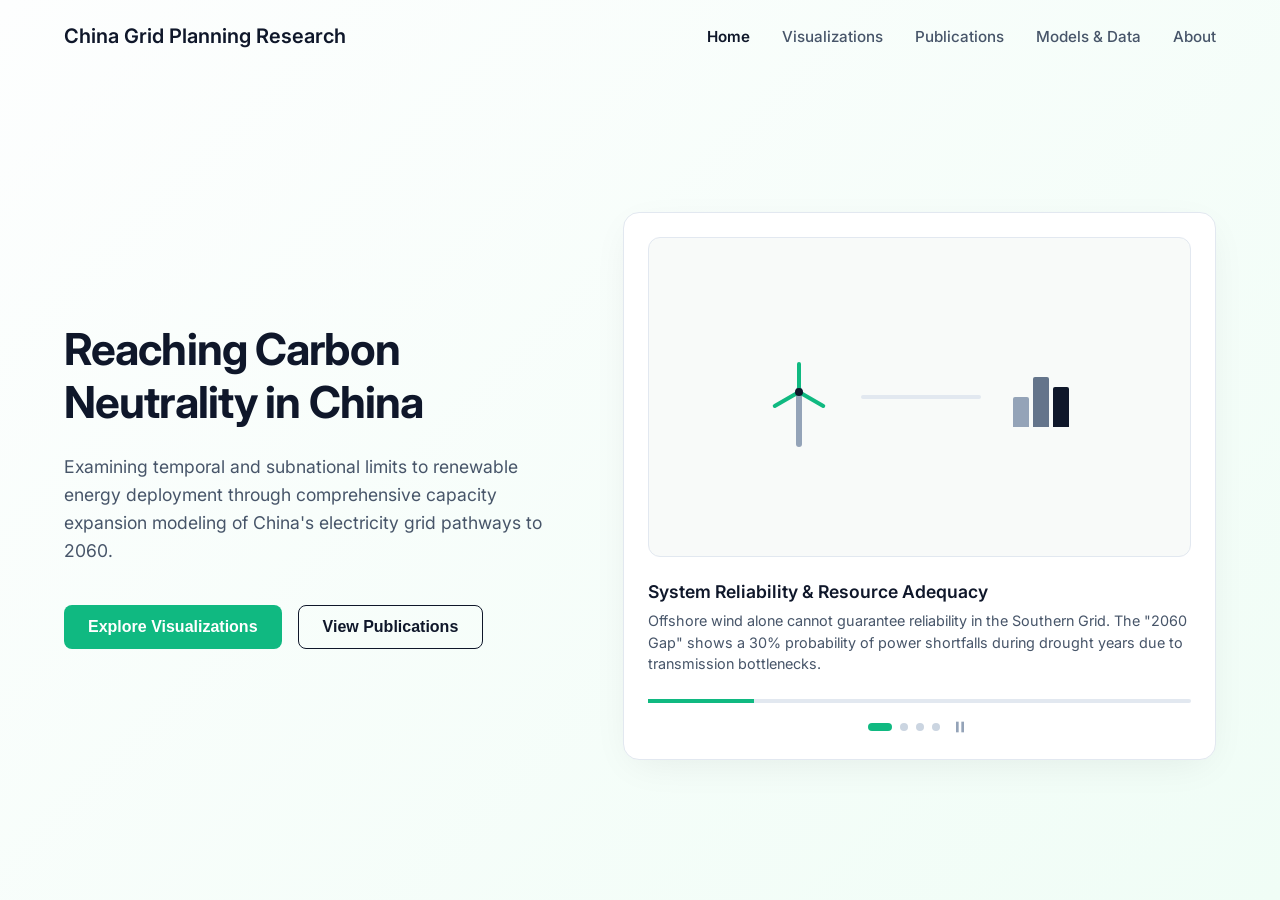
==== commit 5b5b91e9: "Add files via upload" ====
--- a/index.html
+++ b/index.html
@@ -18,7 +18,7 @@
             <a href="#" class="active">Home</a>
             <a href="#">Visualizations</a>
             <a href="#">Publications</a>
-            <a href="#">Models & Data</a>
+            <a href="models-data.html">Models & Data</a>
             <a href="#">About</a>
         </nav>
     </header>
@@ -195,4 +195,4 @@
     <script src="app.js"></script>
 </body>
 
-</html>
+</html>
--- a/styles.css
+++ b/styles.css
@@ -181,6 +181,7 @@
 .dots {
     display: flex;
     gap: 0.5rem;
+    align-items: center;
     justify-content: center;
 }
 
@@ -190,6 +191,7 @@
     border-radius: 50%;
     border: none;
     background: #cbd5e1;
+    cursor: pointer;
     transition: all 0.3s;
     padding: 0;
 }
@@ -200,6 +202,23 @@
     background: var(--primary-teal);
 }
 
+.pause-btn {
+    background: none;
+    border: none;
+    cursor: pointer;
+    color: #94a3b8;
+    display: flex;
+    align-items: center;
+    justify-content: center;
+    padding: 0 2px;
+    margin-left: 2px;
+    transition: color 0.3s;
+}
+
+.pause-btn:hover {
+    color: var(--primary-teal);
+}
+
 /* ========================================= */
 /* Modern Abstract Scene Designs             */
 /* ========================================= */
@@ -212,6 +231,13 @@
     display: flex;
     align-items: center;
     justify-content: center;
+    pointer-events: none;
+    z-index: 0;
+}
+
+.viz-scene.active {
+    pointer-events: auto;
+    z-index: 1;
 }
 
 .scene-layout {
@@ -503,12 +529,11 @@
 .timeline-nodes::before {
     content: '';
     position: absolute;
-    top: 50%;
+    top: calc(50% - 2px);
     left: 0;
     right: 0;
     height: 4px;
     background: #e2e8f0;
-    transform: translateY(-50%);
     z-index: 0;
 }
 
@@ -667,26 +692,37 @@
     width: 100%;
     height: 100%;
     pointer-events: none;
-    z-index: 1; /* Below hub and particles */
+    z-index: 1;
 }
 
 .china-map-path {
-    fill: none;
-    stroke: #e2e8f0;
-    stroke-width: 2;
-    stroke-dasharray: 6 6;
+    fill: #f8faf9;
+    stroke: #cbd5e1;
+    stroke-width: 1;
     opacity: 0;
     transition: opacity 1s ease;
 }
 
-.viz-scene.active .china-map-path {
+.transmission-arc {
+    fill: none;
+    stroke: #b45309; /* warm brown/orange */
+    stroke-width: 2.5;
+    stroke-dasharray: 10 6;
+    opacity: 0;
+}
+
+.viz-scene.active .china-map-path,
+.viz-scene.active .transmission-arc {
     opacity: 1;
-    animation: dashMap 20s linear infinite;
-}
-
-@keyframes dashMap {
+}
+
+.viz-scene.active .transmission-arc {
+    animation: flowArc 4s linear infinite;
+}
+
+@keyframes flowArc {
     to {
-        stroke-dashoffset: 100;
+        stroke-dashoffset: -100;
     }
 }
 
@@ -745,6 +781,7 @@
     width: 100%;
     height: 100%;
     pointer-events: none;
+    z-index: 5;
 }
 
 .swarm-dot {
@@ -828,4 +865,8 @@
     .s4-map-container {
         max-width: 320px;
     }
-}+}
+/* Pause animations when hovering or clicked */
+.viz-carousel.is-paused * {
+    animation-play-state: paused !important;
+}
